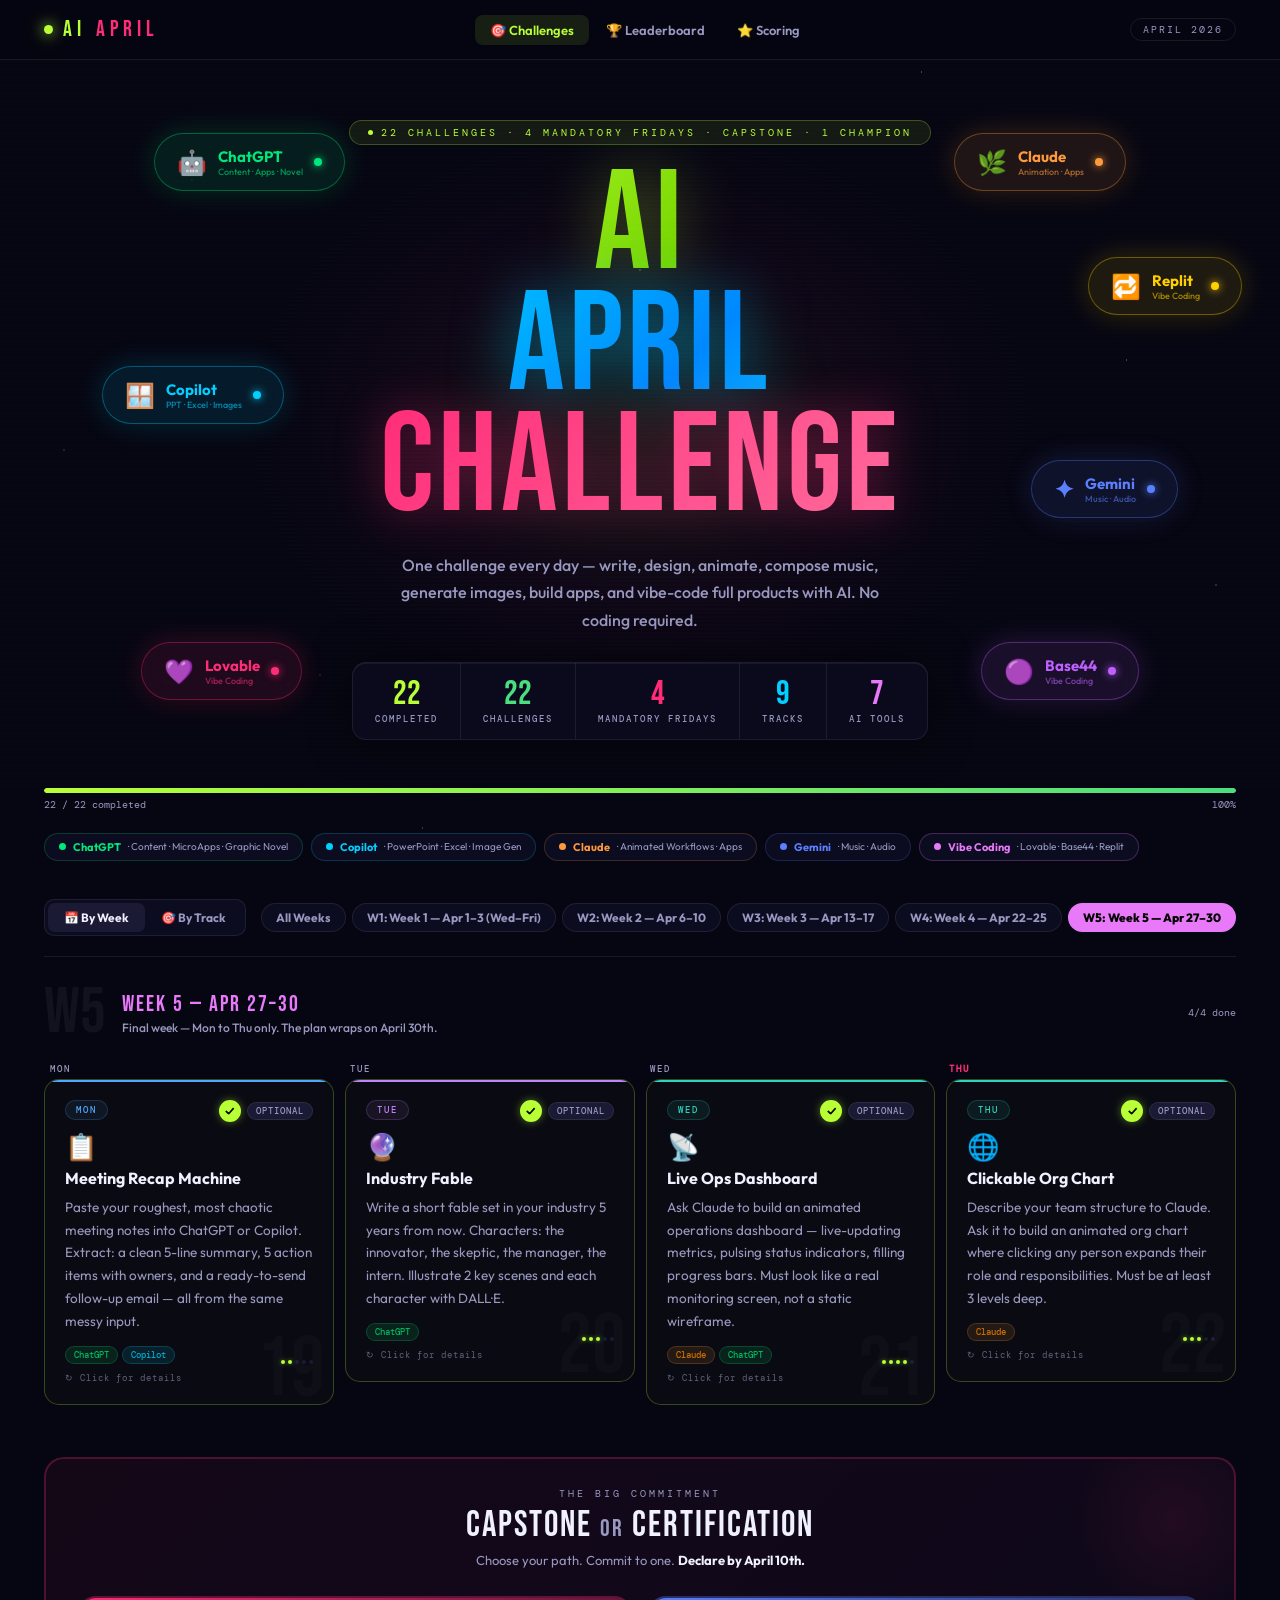
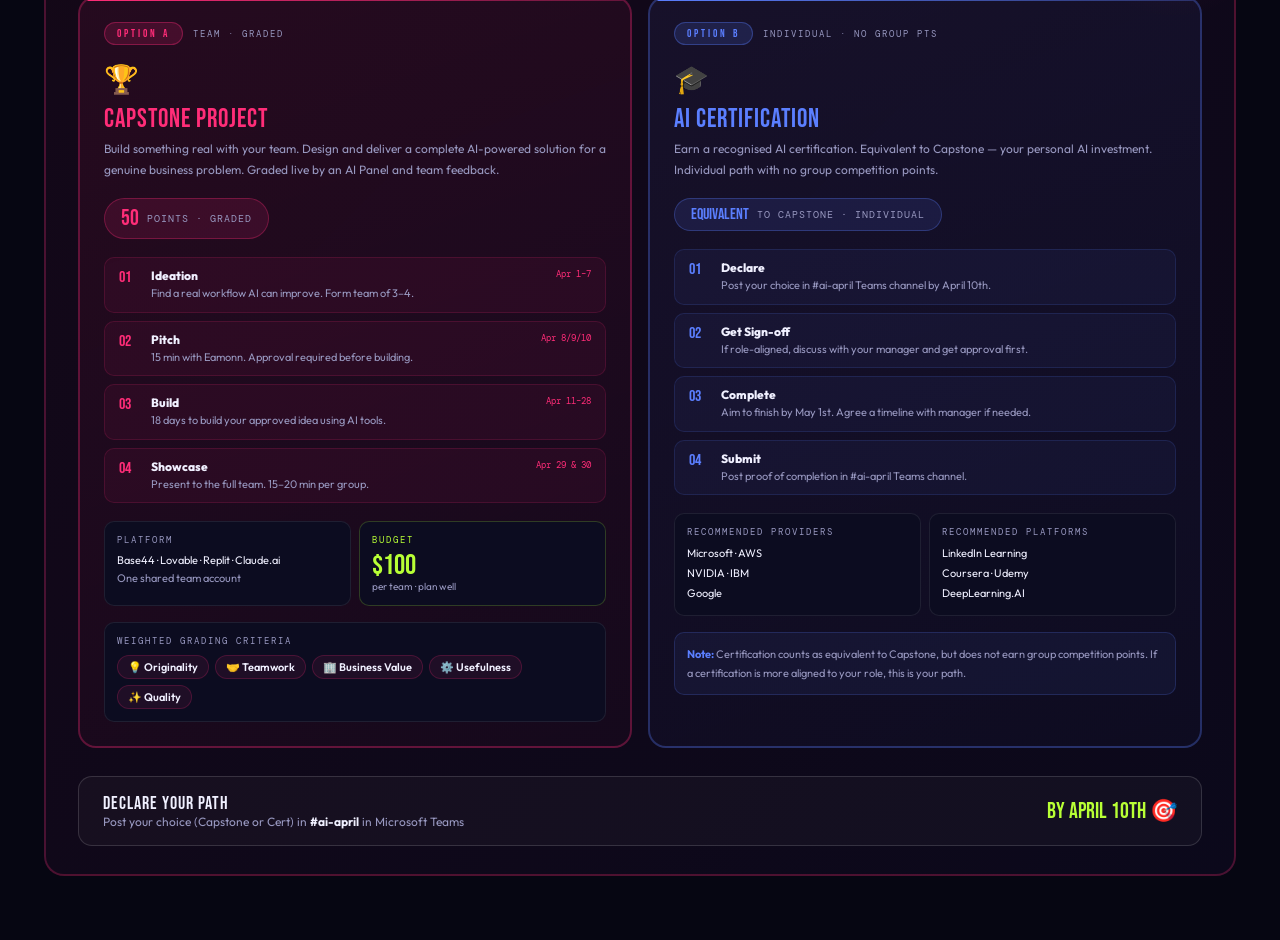
==== index.html @ d14c6e82 "Add FW_ENABLED toggle to easily enable/disable Friday Winner splash Set FW_ENABLED = true to show th" ====
<!DOCTYPE html>
<html lang="en">
<head>
<meta charset="UTF-8">
<meta name="viewport" content="width=device-width, initial-scale=1.0">
<title>AI April Challenge 2026</title>
<link href="https://fonts.googleapis.com/css2?family=Bebas+Neue&family=Outfit:wght@300;400;500;600;700;800;900&family=DM+Mono:wght@400;500&display=swap" rel="stylesheet">
<link rel="stylesheet" href="css/styles.css">
</head>
<body>

<!-- HEADER -->
<header>
  <div class="logo">
    <div class="logo-dot"></div>
    <span class="logo-ai">AI</span><span class="logo-april">APRIL</span>
  </div>
  <nav>
    <button class="active" onclick="showPage('challenges',this)">🎯 <span>Challenges</span></button>
    <button onclick="showPage('leaderboard',this)">🏆 <span>Leaderboard</span></button>
    <button onclick="showPage('scoring',this)">⭐ <span>Scoring</span></button>
  </nav>
  <div class="hbadge">April 2026</div>
</header>

<!-- ══ HERO ══ -->
<div class="hero">

  <!-- TOOL BADGES — fly in from all directions, click to visit -->
  <a href="https://chat.openai.com" target="_blank" class="tool-badge tb-chatgpt">
    <span class="tb-icon">🤖</span>
    <div>
      <div>ChatGPT</div>
      <div style="font-size:9px;opacity:.6;font-weight:500">Content · Apps · Novel</div>
    </div>
    <div class="tb-dot" style="background:var(--gpt);box-shadow:0 0 8px var(--gpt)"></div>
  </a>

  <a href="https://claude.ai" target="_blank" class="tool-badge tb-claude">
    <span class="tb-icon">🌿</span>
    <div>
      <div>Claude</div>
      <div style="font-size:9px;opacity:.6;font-weight:500">Animation · Apps</div>
    </div>
    <div class="tb-dot" style="background:var(--cla);box-shadow:0 0 8px var(--cla)"></div>
  </a>

  <a href="https://copilot.microsoft.com" target="_blank" class="tool-badge tb-copilot">
    <span class="tb-icon">🪟</span>
    <div>
      <div>Copilot</div>
      <div style="font-size:9px;opacity:.6;font-weight:500">PPT · Excel · Images</div>
    </div>
    <div class="tb-dot" style="background:var(--cop);box-shadow:0 0 8px var(--cop)"></div>
  </a>

  <a href="https://gemini.google.com" target="_blank" class="tool-badge tb-gemini">
    <span class="tb-icon">✦</span>
    <div>
      <div>Gemini</div>
      <div style="font-size:9px;opacity:.6;font-weight:500">Music · Audio</div>
    </div>
    <div class="tb-dot" style="background:var(--gem);box-shadow:0 0 8px var(--gem)"></div>
  </a>

  <a href="https://lovable.dev" target="_blank" class="tool-badge tb-lovable">
    <span class="tb-icon">💜</span>
    <div>
      <div>Lovable</div>
      <div style="font-size:9px;opacity:.6;font-weight:500">Vibe Coding</div>
    </div>
    <div class="tb-dot" style="background:var(--lov);box-shadow:0 0 8px var(--lov)"></div>
  </a>

  <a href="https://base44.com" target="_blank" class="tool-badge tb-base44">
    <span class="tb-icon">🟣</span>
    <div>
      <div>Base44</div>
      <div style="font-size:9px;opacity:.6;font-weight:500">Vibe Coding</div>
    </div>
    <div class="tb-dot" style="background:var(--b44);box-shadow:0 0 8px var(--b44)"></div>
  </a>

  <a href="https://replit.com" target="_blank" class="tool-badge tb-replit">
    <span class="tb-icon">🔁</span>
    <div>
      <div>Replit</div>
      <div style="font-size:9px;opacity:.6;font-weight:500">Vibe Coding</div>
    </div>
    <div class="tb-dot" style="background:var(--rep);box-shadow:0 0 8px var(--rep)"></div>
  </a>


  <!-- CENTER -->
  <div class="hero-center">
    <div class="hero-eyebrow">
      <span class="eyebrow-dot"></span>
      22 Challenges · 4 Mandatory Fridays · Capstone · 1 Champion
    </div>
    <div class="hero-main-title">
      <span class="hmt-ai">AI</span>
      <span class="hmt-april">APRIL</span>
      <span class="hmt-challenge">CHALLENGE</span>
    </div>
    <p class="hero-sub">One challenge every day — write, design, animate, compose music, generate images, build apps, and vibe-code full products with AI. No coding required.</p>
    <div class="kpi-row">
      <div class="kpi">
        <div class="kpi-n" style="color:var(--lime)" id="kpi-done">0</div>
        <div class="kpi-l">Completed</div>
      </div>
      <div class="kpi">
        <div class="kpi-n" style="color:var(--c4)">22</div>
        <div class="kpi-l">Challenges</div>
      </div>
      <div class="kpi">
        <div class="kpi-n" style="color:var(--pink)">4</div>
        <div class="kpi-l">Mandatory Fridays</div>
      </div>
      <div class="kpi">
        <div class="kpi-n" style="color:var(--cop)">9</div>
        <div class="kpi-l">Tracks</div>
      </div>
      <div class="kpi">
        <div class="kpi-n" style="color:var(--c8)">7</div>
        <div class="kpi-l">AI Tools</div>
      </div>

    </div>
  </div>
</div>

<!-- PROGRESS -->
<div class="prog-wrap">
  <div class="prog-outer"><div class="prog-inner" id="prog-fill" style="width:0%"></div></div>
  <div class="prog-meta">
    <span id="prog-label">0 / 35 completed</span>
    <span id="prog-pct">0%</span>
  </div>
</div>

<!-- TOOL LEGEND -->
<div class="legend-strip">
  <div class="tleg" style="border-color:rgba(0,232,124,.2)"><div class="tleg-dot" style="background:var(--gpt)"></div><span style="color:var(--gpt)">ChatGPT</span><span class="tleg-note">· Content · MicroApps · Graphic Novel</span></div>
  <div class="tleg" style="border-color:rgba(0,207,255,.2)"><div class="tleg-dot" style="background:var(--cop)"></div><span style="color:var(--cop)">Copilot</span><span class="tleg-note">· PowerPoint · Excel · Image Gen</span></div>
  <div class="tleg" style="border-color:rgba(255,154,60,.2)"><div class="tleg-dot" style="background:var(--cla)"></div><span style="color:var(--cla)">Claude</span><span class="tleg-note">· Animated Workflows · Apps</span></div>
  <div class="tleg" style="border-color:rgba(91,127,255,.2)"><div class="tleg-dot" style="background:var(--gem)"></div><span style="color:var(--gem)">Gemini</span><span class="tleg-note">· Music · Audio</span></div>
  <div class="tleg" style="border-color:rgba(232,121,249,.25)"><div class="tleg-dot" style="background:var(--c8)"></div><span style="color:var(--c8)">Vibe Coding</span><span class="tleg-note">· Lovable · Base44 · Replit</span></div>
</div>

<!-- PAGES -->
<div id="page-challenges" class="page active">
  <div class="wrap">
    <div class="view-controls">
      <div class="view-toggle">
        <button class="vtbtn on" id="vt-week"  onclick="setView('week')">📅 By Week</button>
        <button class="vtbtn"    id="vt-track" onclick="setView('track')">🎯 By Track</button>
      </div>
      <div class="week-tabs" id="week-tabs"></div>
    </div>
    <div id="challenges-root"></div>
  </div>
</div>

<div id="page-leaderboard" class="page">
  <div class="wrap">
    <div style="display:flex;align-items:center;justify-content:space-between;flex-wrap:wrap;gap:12px;margin-bottom:6px;">
      <div class="sec-h">🏁 RACE TO THE FINISH</div>
      <button class="admin-btn" id="admin-btn" onclick="toggleAdmin()">🔒 Admin Mode</button>
    </div>
    <p class="sec-sub" id="lb-sub">22 optional challenges (5 pts each) · 4 Mandatory Fridays (graded by Eamonn) · Capstone. <span id="admin-status" style="color:var(--muted)">Quality scores are admin-only.</span></p>

    <!-- ADD / EDIT FORM -->
    <div class="lb-form">
      <div class="lb-field"><label>Player Name</label><input type="text" id="inp-name" class="lbinp lbin-name" placeholder="Add new player..."/></div>
      <div class="lb-field"><label>Challenges Done</label><input type="number" id="inp-comp" class="lbinp lbin-num" min="0" max="22" value="0"/></div>
      <div class="lb-field admin-only" id="qual-field" style="display:none">
        <label>Quality Points 🔐</label>
        <input type="number" id="inp-qual" class="lbinp lbin-num" min="0" value="0"/>
      </div>
      <button class="btn-add" onclick="addPlayer()">+ Add Racer</button>
    </div>

    <!-- RACE TRACK -->
    <div class="race-wrap">
      <!-- HEADER ROW -->
      <div class="race-header">
        <div class="rh-rank">#</div>
        <div style="width:36px;flex-shrink:0"></div>
        <div class="rh-name">Racer</div>
        <div class="rh-track">
          <!-- milestone markers -->
          <div class="rt-milestones">
            <span style="left:0%">0</span>
            <span style="left:20%">7</span>
            <span style="left:40%">14</span>
            <span style="left:60%">21</span>
            <span style="left:80%">28</span>
            <span style="left:100%">🏁</span>
          </div>
        </div>
        <div class="rh-score">Score</div>
        <div class="rh-acts"></div>
      </div>
      <!-- LANES -->
      <div id="race-lanes"></div>
    </div>
  </div>
</div>

<div id="page-scoring" class="page">
  <div class="wrap">
    <div class="sec-h">HOW SCORING WORKS</div>
    <p class="sec-sub">Simple, fair, and transparent. Every challenge counts.</p>

    <!-- FORMULA -->
    <div class="sc-hero">
      <div>
        <div style="font-family:'DM Mono',monospace;font-size:9px;color:var(--muted);letter-spacing:2px;text-transform:uppercase;margin-bottom:12px">TOTAL SCORE FORMULA</div>
        <div class="sc-formula">
          <div class="sc-box"><div class="sc-lbl">Optional Challenge</div><div class="sc-val" style="color:var(--lime)">5 pts each</div></div>
          <div class="sc-op">+</div>
          <div class="sc-box"><div class="sc-lbl">Friday Quality Score</div><div class="sc-val" style="color:var(--pink)">by Eamonn</div></div>
          <div class="sc-op">+</div>
          <div class="sc-box"><div class="sc-lbl">Capstone Project</div><div class="sc-val" style="color:var(--c8)">50 pts</div></div>
        </div>
      </div>
      <div style="border-left:1px solid var(--border);padding-left:28px;font-size:13px;color:var(--muted);line-height:2.2">
        18 optional challenges<br>
        4 mandatory Fridays — graded by Eamonn<br>
        Capstone — 50 pts, presented live<br>
        <strong style="color:var(--lime)">Winner crowned May 1st 🏁</strong>
      </div>
    </div>

    <div class="sc-grid">

      <!-- OPTIONAL -->
      <div class="sc-card">
        <h3>📦 OPTIONAL CHALLENGES</h3>
        <div class="scrow"><span>Mon–Thu challenges (optional)</span><span class="scpts">5 pts</span></div>
        <div class="scrow"><span>18 optional challenges available</span><span class="scpts">90 pts max</span></div>
        <div class="scrow"><span>Complete any challenge to earn points</span><span class="scpts">your choice</span></div>
      </div>

      <!-- MANDATORY FRIDAYS -->
      <div class="sc-card">
        <h3>🔴 MANDATORY FRIDAY CHALLENGES</h3>
        <div class="scrow"><span>4 Friday challenges — mandatory for all</span><span class="scpts">graded</span></div>
        <div class="scrow"><span>Quality score awarded by Eamonn</span><span class="scpts">extra pts</span></div>
        <div class="scrow"><span>Based on effort, creativity & execution</span><span class="scpts">Eamonn only</span></div>
      </div>

      <!-- CAPSTONE OR CERT -->
      <div class="sc-card">
        <h3>🏆 CAPSTONE <span style="color:var(--muted);font-size:13px">OR</span> 🎓 CERT</h3>
        <div class="scrow"><span>Option A — Capstone: Team of 3–4</span><span class="scpts">50 pts</span></div>
        <div class="scrow"><span>Option B — AI Cert: Individual path</span><span class="scpts">equivalent</span></div>
        <div class="scrow"><span>Declare your path by April 10th</span><span class="scpts">required</span></div>
        <div class="scrow"><span>Cert = no group competition points</span><span class="scpts">note</span></div>
      </div>

      <!-- RULES -->
      <div class="sc-card">
        <h3>📋 SUBMISSION RULES</h3>
        <div class="scrow"><span>Post in the <strong style="color:var(--text)">#ai-april</strong> Teams channel</span><span class="scpts">required</span></div>
        <div class="scrow"><span>Mention which AI tool you used</span><span class="scpts">required</span></div>
        <div class="scrow"><span>Include the Challenge Name in your post</span><span class="scpts">required</span></div>
        <div class="scrow"><span>Use any AI tool of your choice</span><span class="scpts">no restrictions</span></div>
      </div>

    </div>
  </div>
</div>

<!-- FRIDAY WINNER OVERLAY -->
<div id="fw-overlay" style="display:none;position:fixed;inset:0;z-index:9999;">
  <div style="position:absolute;inset:0;background:rgba(0,0,0,.85);" onclick="closeFridayWinner()"></div>
  <iframe id="fw-iframe" src="" style="position:absolute;inset:0;width:100%;height:100%;border:none;pointer-events:auto;z-index:1;"></iframe>
  <button onclick="closeFridayWinner()" style="position:fixed;top:16px;right:20px;z-index:10002;background:rgba(6,6,18,.95);border:2px solid rgba(255,255,255,.3);color:#fff;font-family:'Outfit',sans-serif;font-size:14px;font-weight:700;padding:10px 22px;border-radius:100px;cursor:pointer;box-shadow:0 4px 20px rgba(0,0,0,.8);pointer-events:auto;">✕ Close</button>
</div>

<script src="js/data.js"></script>
<script src="js/challenges.js"></script>
<script src="js/photos.js"></script>
<script src="js/leaderboard.js"></script>
<script src="js/app.js"></script>
<script>
function showFridayWinner(){
  var overlay=document.getElementById('fw-overlay');
  var iframe=document.getElementById('fw-iframe');
  overlay.style.pointerEvents='auto';
  iframe.src='friday-winner.html';
  overlay.style.display='block';

  // Listen for the iframe's internal close (fwClose) to auto-dismiss overlay
  iframe.onload=function(){
    try {
      var iframeWin=iframe.contentWindow||iframe.contentDocument;
      // Inject winner's photo from PLAYER_PHOTOS into the iframe
      var winnerName=iframeWin.FW_CONFIG&&iframeWin.FW_CONFIG.WINNER;
      if(winnerName && typeof PLAYER_PHOTOS!=='undefined'){
        var photoKey=winnerName.toLowerCase().replace(/ /g,'_').replace(/'/g,'');
        var photoSrc=PLAYER_PHOTOS[photoKey];
        if(photoSrc){
          var heroImg=iframeWin.document.getElementById('fw-hero-img');
          if(heroImg) heroImg.src=photoSrc;
        }
      }
      // Override the iframe's fwClose to also close our overlay
      var origClose=iframeWin.fwClose;
      iframeWin.fwClose=function(){
        if(typeof origClose==='function') origClose();
        // Wait for the iframe's close animation to finish (~1.2s) before removing overlay
        setTimeout(closeFridayWinner, 1200);
      };
      // Also close overlay if user clicks the iframe background after splash ends
      iframeWin.document.addEventListener('click', function(e){
        var root=iframeWin.document.getElementById('fw-root');
        if(root && root.style.display==='none') closeFridayWinner();
      });
    } catch(e){}
  };
}
function closeFridayWinner(){
  var overlay=document.getElementById('fw-overlay');
  var iframe=document.getElementById('fw-iframe');
  iframe.src='about:blank';
  iframe.onload=null;
  overlay.style.display='none';
  overlay.style.pointerEvents='none';
}
// ★ FRIDAY WINNER SPLASH — set to true to enable, false to disable ★
var FW_ENABLED = false;

// Auto-splash Friday Winner on page load with 2 second delay
if(FW_ENABLED) setTimeout(showFridayWinner, 2000);
</script>
</body>
</html>
---- css/styles.css ----
/* ══════════════════════════════════════
   TOKENS
══════════════════════════════════════ */
:root {
  --bg:    #060612;
  --s1:    #0c0c20;
  --s2:    #121228;
  --s3:    #1a1a35;
  --border: rgba(255,255,255,0.08);
  --border2:rgba(255,255,255,0.14);
  --text:  #f0f0ff;
  --text2: #c8c8e8;
  --muted: #9898c0;

  /* NEON TOOL COLORS */
  --gpt:   #00e87c;
  --cop:   #00cfff;
  --cla:   #ff9a3c;
  --gem:   #5b7fff;
  --lov:   #ff2d78;
  --b44:   #bf5fff;
  --rep:   #ffd000;
  --vib:   #ff2d78;

  /* TRACK COLORS */
  --c0: #4fa8ff;
  --c1: #ff7a35;
  --c2: #a78bfa;
  --c3: #2dd4bf;
  --c4: #4ade80;
  --c5: #f472b6;
  --c6: #facc15;
  --c7: #c084fc;
  --c8: #e879f9;

  --lime: #b8ff35;
  --pink: #ff2d78;
}

*, *::before, *::after { margin:0; padding:0; box-sizing:border-box; }
html { scroll-behavior:smooth; }
body {
  font-family:'Outfit', sans-serif;
  background:var(--bg);
  color:var(--text);
  min-height:100vh;
  overflow-x:hidden;
}

/* ══════════════════════════════════════
   STAR FIELD BACKGROUND
══════════════════════════════════════ */
body::before {
  content:'';
  position:fixed; inset:0; z-index:0; pointer-events:none;
  background-image:
    radial-gradient(1px 1px at 15% 20%, rgba(255,255,255,0.6) 0%, transparent 100%),
    radial-gradient(1px 1px at 72% 8%,  rgba(255,255,255,0.5) 0%, transparent 100%),
    radial-gradient(1.5px 1.5px at 40% 55%, rgba(255,255,255,0.4) 0%, transparent 100%),
    radial-gradient(1px 1px at 88% 40%, rgba(255,255,255,0.5) 0%, transparent 100%),
    radial-gradient(1px 1px at 25% 75%, rgba(255,255,255,0.3) 0%, transparent 100%),
    radial-gradient(1.5px 1.5px at 60% 80%, rgba(255,255,255,0.4) 0%, transparent 100%),
    radial-gradient(1px 1px at 95% 65%, rgba(255,255,255,0.5) 0%, transparent 100%),
    radial-gradient(1px 1px at 5%  50%, rgba(255,255,255,0.4) 0%, transparent 100%),
    radial-gradient(1.5px 1.5px at 50% 30%, rgba(255,255,255,0.3) 0%, transparent 100%),
    radial-gradient(1px 1px at 33% 92%, rgba(255,255,255,0.4) 0%, transparent 100%);
}

/* ══════════════════════════════════════
   HEADER
══════════════════════════════════════ */
header {
  position:sticky; top:0; z-index:600;
  background:rgba(6,6,18,0.9);
  backdrop-filter:blur(24px);
  border-bottom:1px solid var(--border);
  height:60px;
  display:flex; align-items:center; justify-content:space-between;
  padding:0 44px;
}
.logo {
  font-family:'Bebas Neue', sans-serif;
  font-size:22px; letter-spacing:5px;
  display:flex; align-items:center; gap:10px;
}
.logo-dot {
  width:9px; height:9px; border-radius:50%;
  background:var(--lime);
  box-shadow:0 0 14px var(--lime), 0 0 28px rgba(184,255,53,0.4);
  animation:glow 2.5s ease-in-out infinite;
}
@keyframes glow {
  0%,100% { box-shadow:0 0 14px var(--lime), 0 0 28px rgba(184,255,53,0.4); }
  50%      { box-shadow:0 0 6px var(--lime),  0 0 14px rgba(184,255,53,0.2); }
}
.logo-ai    { color:var(--lime); }
.logo-april { color:var(--pink); }

nav { display:flex; gap:2px; }
nav button {
  background:none; border:none;
  font-family:'Outfit',sans-serif; font-size:13px; font-weight:600;
  color:var(--muted); padding:7px 15px; border-radius:8px;
  cursor:pointer; transition:all .18s;
}
nav button:hover  { color:var(--text); background:var(--s2); }
nav button.active { color:var(--lime); background:rgba(184,255,53,.1); }

.hbadge {
  font-family:'DM Mono',monospace; font-size:10px;
  letter-spacing:2px; text-transform:uppercase;
  color:var(--muted); border:1px solid var(--border);
  padding:4px 12px; border-radius:100px;
}

/* ══════════════════════════════════════
   HERO — CELEBRATION ZONE
══════════════════════════════════════ */
.hero {
  position:relative;
  min-height:580px;
  display:flex; align-items:center; justify-content:center;
  overflow:hidden;
  padding:60px 44px 48px;
}
/* radial spotlight */
.hero::before {
  content:'';
  position:absolute; top:50%; left:50%;
  transform:translate(-50%,-50%);
  width:800px; height:600px; border-radius:50%;
  background:radial-gradient(ellipse, rgba(184,255,53,.07) 0%, rgba(255,45,120,.04) 40%, transparent 70%);
  pointer-events:none;
}
/* Scan line effect */
.hero::after {
  content:'';
  position:absolute; inset:0; pointer-events:none;
  background:repeating-linear-gradient(
    0deg,
    transparent,
    transparent 2px,
    rgba(255,255,255,0.008) 2px,
    rgba(255,255,255,0.008) 4px
  );
}

/* ── HERO CENTER CONTENT ── */
.hero-center {
  position:relative; z-index:10;
  text-align:center;
  display:flex; flex-direction:column; align-items:center; gap:0;
}
.hero-eyebrow {
  display:inline-flex; align-items:center; gap:8px;
  background:rgba(184,255,53,.08); border:1px solid rgba(184,255,53,.25);
  color:var(--lime); font-family:'DM Mono',monospace;
  font-size:10px; letter-spacing:3px; text-transform:uppercase;
  padding:5px 18px; border-radius:100px; margin-bottom:20px;
}
.eyebrow-dot { width:5px; height:5px; border-radius:50%; background:var(--lime); animation:glow 2s infinite; }

.hero-main-title {
  font-family:'Bebas Neue', sans-serif;
  font-size:clamp(72px, 11vw, 148px);
  line-height:.86; letter-spacing:4px;
  margin-bottom:6px;
}
.hmt-ai {
  display:block;
  background:linear-gradient(135deg, var(--lime) 0%, #78d600 60%, #4ade80 100%);
  -webkit-background-clip:text; -webkit-text-fill-color:transparent;
  filter:drop-shadow(0 0 30px rgba(184,255,53,.35));
  animation:titleshine 3s ease-in-out infinite;
}
@keyframes titleshine {
  0%,100% { filter:drop-shadow(0 0 30px rgba(184,255,53,.35)); }
  50%      { filter:drop-shadow(0 0 50px rgba(184,255,53,.6)); }
}
.hmt-april {
  display:block;
  background:linear-gradient(135deg, #00cfff 0%, #0088ff 60%, #00cfff 100%);
  -webkit-background-clip:text; -webkit-text-fill-color:transparent;
  filter:drop-shadow(0 0 30px rgba(0,207,255,.5));
}
.hmt-challenge {
  display:block;
  background:linear-gradient(135deg, var(--pink) 0%, #ff6b9d 100%);
  -webkit-background-clip:text; -webkit-text-fill-color:transparent;
  filter:drop-shadow(0 0 24px rgba(255,45,120,.4));
}

.hero-sub {
  color:var(--muted); font-size:16px; font-weight:500;
  line-height:1.7; max-width:480px; margin:18px auto 28px;
}

/* KPI ROW */
.kpi-row {
  display:flex; gap:0;
  background:rgba(12,12,32,.8); border:1px solid var(--border);
  border-radius:14px; overflow:hidden;
  backdrop-filter:blur(12px);
  box-shadow:0 0 40px rgba(0,0,0,.5), inset 0 1px 0 rgba(255,255,255,.06);
}
.kpi {
  padding:14px 22px; border-right:1px solid var(--border);
  display:flex; flex-direction:column; gap:2px; text-align:center;
}
.kpi:last-child { border-right:none; }
.kpi-n {
  font-family:'Bebas Neue',sans-serif; font-size:34px; line-height:1;
}
.kpi-l {
  font-family:'DM Mono',monospace; font-size:9px; font-weight:500;
  letter-spacing:2px; text-transform:uppercase; color:var(--muted);
}

/* ══════════════════════════════════════
   FLYING TOOL BADGES
══════════════════════════════════════ */
.tool-badge {
  position:absolute; z-index:20;
  display:flex; align-items:center; gap:11px;
  padding:13px 22px; border-radius:100px;
  font-family:'Outfit',sans-serif; font-size:15px; font-weight:700;
  border:1.5px solid;
  backdrop-filter:blur(16px);
  cursor:pointer;
  white-space:nowrap;
  animation-fill-mode:both;
  text-decoration:none;
}
.tool-badge:hover {
  transform:scale(1.1) !important;
  text-decoration:none;
}

.tb-icon { font-size:24px; }
.tb-dot  { width:8px; height:8px; border-radius:50%; }

/* Positions & fly-in directions */
/* ChatGPT — top left */
.tb-chatgpt {
  top:10%; left:12%;
  background:rgba(0,232,124,.1); border-color:rgba(0,232,124,.35); color:var(--gpt);
  animation:flyFromTopLeft 1s cubic-bezier(.34,1.56,.64,1) .1s both, floatA 4s ease-in-out 1.2s infinite;
  box-shadow:0 0 28px rgba(0,232,124,.2), 0 4px 20px rgba(0,0,0,.4);
}
/* Claude — top right */
.tb-claude {
  top:10%; right:12%;
  background:rgba(255,154,60,.1); border-color:rgba(255,154,60,.35); color:var(--cla);
  animation:flyFromTopRight 1s cubic-bezier(.34,1.56,.64,1) .25s both, floatB 4.5s ease-in-out 1.35s infinite;
  box-shadow:0 0 28px rgba(255,154,60,.2), 0 4px 20px rgba(0,0,0,.4);
}
/* Copilot — mid left */
.tb-copilot {
  top:42%; left:8%;
  background:rgba(0,207,255,.1); border-color:rgba(0,207,255,.35); color:var(--cop);
  animation:flyFromLeft 1s cubic-bezier(.34,1.56,.64,1) .4s both, floatC 3.8s ease-in-out 1.5s infinite;
  box-shadow:0 0 28px rgba(0,207,255,.2), 0 4px 20px rgba(0,0,0,.4);
}
/* Gemini — mid right */
.tb-gemini {
  top:55%; right:8%;
  background:rgba(91,127,255,.1); border-color:rgba(91,127,255,.35); color:var(--gem);
  animation:flyFromRight 1s cubic-bezier(.34,1.56,.64,1) .3s both, floatA 5s ease-in-out 1.4s infinite;
  box-shadow:0 0 28px rgba(91,127,255,.2), 0 4px 20px rgba(0,0,0,.4);
}
/* Lovable — bottom left */
.tb-lovable {
  bottom:12%; left:11%;
  background:rgba(255,45,120,.1); border-color:rgba(255,45,120,.35); color:var(--lov);
  animation:flyFromBottomLeft 1s cubic-bezier(.34,1.56,.64,1) .5s both, floatB 4.2s ease-in-out 1.6s infinite;
  box-shadow:0 0 28px rgba(255,45,120,.2), 0 4px 20px rgba(0,0,0,.4);
}
/* Base44 — bottom right */
.tb-base44 {
  bottom:12%; right:11%;
  background:rgba(191,95,255,.1); border-color:rgba(191,95,255,.35); color:var(--b44);
  animation:flyFromBottomRight 1s cubic-bezier(.34,1.56,.64,1) .45s both, floatC 3.6s ease-in-out 1.55s infinite;
  box-shadow:0 0 28px rgba(191,95,255,.2), 0 4px 20px rgba(0,0,0,.4);
}
/* Replit — upper right gap, between Claude and Gemini */
.tb-replit {
  top:27%; right:3%;
  background:rgba(255,208,0,.1); border-color:rgba(255,208,0,.35); color:var(--rep);
  animation:flyFromRight 1s cubic-bezier(.34,1.56,.64,1) .35s both, floatB 4.8s ease-in-out 1.25s infinite;
  box-shadow:0 0 28px rgba(255,208,0,.2), 0 4px 20px rgba(0,0,0,.4);
}

/* FLY-IN KEYFRAMES */
@keyframes flyFromTopLeft   { from { opacity:0; transform:translate(-200px,-200px) rotate(-20deg) scale(.5); } to { opacity:1; transform:translate(0,0) rotate(0deg) scale(1); } }
@keyframes flyFromTopRight  { from { opacity:0; transform:translate(200px,-200px) rotate(20deg) scale(.5); }  to { opacity:1; transform:translate(0,0) rotate(0deg) scale(1); } }
@keyframes flyFromLeft      { from { opacity:0; transform:translate(-280px,0) scale(.5); }                    to { opacity:1; transform:translate(0,0) scale(1); } }
@keyframes flyFromRight     { from { opacity:0; transform:translate(280px,0) scale(.5); }                     to { opacity:1; transform:translate(0,0) scale(1); } }
@keyframes flyFromBottomLeft  { from { opacity:0; transform:translate(-200px,200px) rotate(15deg) scale(.5); }  to { opacity:1; transform:translate(0,0) rotate(0deg) scale(1); } }
@keyframes flyFromBottomRight { from { opacity:0; transform:translate(200px,200px) rotate(-15deg) scale(.5); }  to { opacity:1; transform:translate(0,0) rotate(0deg) scale(1); } }
@keyframes flyFromTop         { from { opacity:0; transform:translateX(-50%) translateY(-180px) scale(.5); }   to { opacity:1; transform:translateX(-50%) translateY(0) scale(1); } }
@keyframes flyFromBottom      { from { opacity:0; transform:translateX(-50%) translateY(180px) scale(.5); }    to { opacity:1; transform:translateX(-50%) translateY(0) scale(1); } }

/* FLOAT IDLE ANIMATIONS */
@keyframes floatA { 0%,100%{transform:translateY(0px)}    50%{transform:translateY(-8px)} }
@keyframes floatB { 0%,100%{transform:translateY(0px)}    50%{transform:translateY(-6px)} }
@keyframes floatC { 0%,100%{transform:translateY(-3px)}   50%{transform:translateY(5px)}  }
@keyframes floatD { 0%,100%{transform:translateX(-50%) translateY(0px)} 50%{transform:translateX(-50%) translateY(-7px)} }

/* ══════════════════════════════════════
   PROGRESS BAR
══════════════════════════════════════ */
.prog-wrap {
  max-width:1300px; margin:0 auto; padding:0 44px 22px;
}
.prog-outer { height:5px; background:var(--s2); border-radius:100px; overflow:hidden; }
.prog-inner {
  height:100%; border-radius:100px;
  background:linear-gradient(90deg, var(--lime), #4ade80);
  box-shadow:0 0 10px rgba(184,255,53,.4);
  transition:width .5s cubic-bezier(.4,0,.2,1);
}
.prog-meta {
  display:flex; justify-content:space-between;
  font-family:'DM Mono',monospace; font-size:10px; color:var(--muted);
  margin-top:5px;
}

/* ══════════════════════════════════════
   TOOL LEGEND STRIP
══════════════════════════════════════ */
.legend-strip {
  max-width:1300px; margin:0 auto; padding:0 44px 26px;
  display:flex; gap:8px; flex-wrap:wrap;
}
.tleg {
  display:flex; align-items:center; gap:7px;
  padding:6px 14px; border-radius:100px; border:1px solid;
  font-size:11px; font-weight:700;
  background:var(--s1);
}
.tleg-dot  { width:7px; height:7px; border-radius:50%; }
.tleg-note { font-size:10px; font-weight:400; color:var(--muted); }

/* ══════════════════════════════════════
   PAGES
══════════════════════════════════════ */
.page    { display:none; }
.page.active { display:block; }
.wrap    { max-width:1300px; margin:0 auto; padding:12px 44px 64px; }
.sec-h   { font-family:'Bebas Neue',sans-serif; font-size:28px; letter-spacing:2px; color:var(--text); }
.sec-sub { font-size:13px; color:var(--muted); margin:4px 0 22px; font-weight:500; }

/* ══════════════════════════════════════
   VIEW CONTROLS
══════════════════════════════════════ */
.view-controls {
  display:flex; align-items:center; justify-content:space-between;
  flex-wrap:wrap; gap:12px;
  margin-bottom:24px; padding-bottom:20px;
  border-bottom:1px solid var(--border);
}
.view-toggle {
  display:flex; gap:0;
  background:var(--s1); border:1px solid var(--border);
  border-radius:10px; overflow:hidden; padding:3px;
}
.vtbtn {
  background:none; border:none;
  font-family:'Outfit',sans-serif; font-size:12px; font-weight:700;
  color:var(--muted); padding:7px 16px; border-radius:7px; cursor:pointer;
  transition:all .16s;
}
.vtbtn.on { background:var(--s3); color:var(--text); }

.week-tabs { display:flex; gap:6px; flex-wrap:wrap; }
.wtab {
  background:var(--s1); border:1px solid var(--border);
  font-family:'Outfit',sans-serif; font-size:12px; font-weight:700;
  color:var(--muted); padding:6px 14px; border-radius:100px;
  cursor:pointer; transition:all .16s;
}
.wtab:hover { color:var(--text); border-color:var(--border2); }
.wtab.on { color:#000; font-weight:800; border-color:transparent; }

/* ══════════════════════════════════════
   WEEK SECTION
══════════════════════════════════════ */
.week-section { margin-bottom:52px; }
.week-head {
  display:flex; align-items:center; gap:16px;
  margin-bottom:18px;
}
.week-num {
  font-family:'Bebas Neue',sans-serif; font-size:64px; line-height:1;
  color:rgba(255,255,255,.05);
}
.week-meta { flex:1; }
.week-title {
  font-family:'Bebas Neue',sans-serif; font-size:22px; letter-spacing:2px;
}
.week-sub { font-size:12px; color:var(--muted); margin-top:2px; font-weight:500; }
.week-pills { display:flex; gap:5px; flex-wrap:wrap; }
.wpill {
  font-size:9px; font-weight:700; padding:2px 8px;
  border-radius:100px; letter-spacing:.5px; border:1px solid;
}
.week-done-ct {
  font-family:'DM Mono',monospace; font-size:10px; color:var(--muted);
  white-space:nowrap;
}

/* ══════════════════════════════════════
   CHALLENGE CARDS
══════════════════════════════════════ */
.cgrid {
  display:grid;
  grid-template-columns:repeat(auto-fill, minmax(288px,1fr));
  gap:12px;
}

/* FLIP CARD WRAPPER */
.card-flip {
  perspective:900px;
  cursor:pointer;
}
.card-flip-inner {
  position:relative;
  transition:transform .5s cubic-bezier(.4,0,.2,1);
  transform-style:preserve-3d;
}
.card-flip.flipped .card-flip-inner {
  transform:rotateY(180deg);
}
.card-front, .card-back {
  backface-visibility:hidden;
  -webkit-backface-visibility:hidden;
  border-radius:15px;
}
.card-front {
  position:relative;
}
.card-back {
  position:absolute; top:0; left:0; right:0; bottom:0;
  transform:rotateY(180deg);
  overflow-y:auto;
}

.card {
  background:var(--s1); border:1px solid var(--border);
  border-radius:15px; padding:20px;
  position:relative; overflow:hidden;
  cursor:pointer;
  transition:box-shadow .18s, border-color .18s;
}
.card-flip:hover .card {
  box-shadow:0 12px 36px rgba(0,0,0,.6);
  border-color:var(--border2);
}
.card.done {
  border-color:rgba(184,255,53,.25);
  background:rgba(184,255,53,.025);
}
.card.done .ck { background:var(--lime); border-color:var(--lime); color:#000; }
.card.capstone {
  border:2px solid rgba(255,45,120,.3);
  background:linear-gradient(135deg, rgba(255,45,120,.04), var(--s1));
}
.card.vibe { border-color:rgba(232,121,249,.18); }
.card.vibe:hover { box-shadow:0 12px 36px rgba(232,121,249,.15); }

/* TODAY highlight */
.card.today {
  border:2px solid var(--lime) !important;
  background:rgba(184,255,53,.04) !important;
  box-shadow:0 0 0 1px rgba(184,255,53,.15), 0 0 32px rgba(184,255,53,.1);
}
.card.today .cbar { height:3px; }
.today-badge {
  display:inline-flex; align-items:center; gap:5px;
  background:var(--lime); color:#000;
  font-family:'DM Mono',monospace; font-size:9px; font-weight:700;
  letter-spacing:1.5px; text-transform:uppercase;
  padding:3px 9px; border-radius:100px;
  animation:todaypulse 2s ease-in-out infinite;
}
@keyframes todaypulse {
  0%,100% { box-shadow:0 0 0 0 rgba(184,255,53,.5); }
  50%      { box-shadow:0 0 0 6px rgba(184,255,53,0); }
}

/* MANDATORY FRIDAY card */
.card.mandatory {
  border-color:rgba(255,45,120,.3) !important;
  background:rgba(255,45,120,.03) !important;
}
.mandatory-badge {
  display:inline-flex; align-items:center; gap:4px;
  background:var(--pink); color:#fff;
  font-family:'DM Mono',monospace; font-size:9px; font-weight:700;
  letter-spacing:1.5px; text-transform:uppercase;
  padding:2px 8px; border-radius:100px;
}
.optional-badge {
  display:inline-flex; align-items:center; gap:4px;
  background:var(--s3); color:var(--muted);
  font-family:'DM Mono',monospace; font-size:9px; font-weight:500;
  letter-spacing:1px; text-transform:uppercase;
  padding:2px 8px; border-radius:100px;
  border:1px solid var(--border);
}
/* DOW label strip across top of each week */
.dow-row {
  display:grid; grid-template-columns:repeat(5,1fr); gap:11px;
  margin-bottom:4px; padding:0 2px;
}
.dow-label {
  font-family:'DM Mono',monospace; font-size:9px; font-weight:500;
  letter-spacing:2px; text-transform:uppercase; color:var(--muted);
  padding-left:4px;
}
.dow-label.fri { color:var(--pink); font-weight:700; }

/* capstone section */
.capstone-section {
  margin-top:52px; padding:28px 32px;
  background:linear-gradient(135deg,rgba(255,45,120,.06),rgba(155,92,255,.04));
  border:2px solid rgba(255,45,120,.25); border-radius:20px;
  position:relative; overflow:hidden;
}
.capstone-section::before {
  content:''; position:absolute; top:-40px; right:-40px;
  width:200px; height:200px; border-radius:50%;
  background:radial-gradient(circle,rgba(255,45,120,.08) 0%,transparent 70%);
  pointer-events:none;
}
@media (max-width:720px) {
  .capstone-section { padding:20px 16px; }
  .capstone-section [style*="grid-template-columns:1fr 1fr"] { grid-template-columns:1fr !important; }
}
.capstone-head {
  display:flex; align-items:flex-start; gap:20px; margin-bottom:24px;
}
.capstone-icon { font-size:48px; flex-shrink:0; line-height:1; }
.capstone-title {
  font-family:'Bebas Neue',sans-serif; font-size:32px; letter-spacing:2px;
  color:var(--pink); line-height:1; margin-bottom:6px;
}
.capstone-sub { font-size:13px; color:var(--muted); line-height:1.7; max-width:620px; }
.capstone-meta {
  display:flex; gap:16px; flex-wrap:wrap; margin-top:16px;
}
.capstone-pill {
  display:flex; align-items:center; gap:7px;
  background:rgba(255,45,120,.1); border:1px solid rgba(255,45,120,.2);
  color:var(--pink); font-size:12px; font-weight:700;
  padding:6px 14px; border-radius:100px;
}
.capstone-options {
  display:grid; grid-template-columns:repeat(auto-fill,minmax(280px,1fr)); gap:14px;
}
.capstone-option {
  background:var(--s1); border:1px solid var(--border);
  border-radius:14px; padding:20px;
}
.capstone-option-num {
  font-family:'Bebas Neue',sans-serif; font-size:13px; letter-spacing:2px;
  color:var(--pink); margin-bottom:6px;
}
.capstone-option-title { font-size:14px; font-weight:800; margin-bottom:6px; color:var(--text); }
.capstone-option-desc  { font-size:12px; color:var(--muted); line-height:1.65; }

/* CARD BACK FACE */
.card-back .card {
  height:100%;
  display:flex; flex-direction:column;
}
.card-back-header {
  display:flex; align-items:center; justify-content:space-between;
  margin-bottom:14px;
}
.card-back-title {
  font-family:'Bebas Neue',sans-serif; font-size:18px;
  letter-spacing:1px; color:var(--text);
}
.card-back-close {
  font-size:10px; color:var(--muted);
  font-family:'DM Mono',monospace; letter-spacing:1px;
  background:var(--s2); border:1px solid var(--border);
  padding:3px 10px; border-radius:100px;
}
.card-back-body {
  font-size:13px; color:var(--text2); line-height:1.8; flex:1;
}
.card-back-body strong { color:var(--text); }
.card-back-body .cb-label {
  font-family:'DM Mono',monospace; font-size:9px; font-weight:500;
  letter-spacing:2px; text-transform:uppercase; color:var(--muted);
  margin-top:14px; margin-bottom:4px; display:block;
}
.card-back-body .cb-highlight {
  display:inline-flex; align-items:center; gap:6px;
  background:rgba(184,255,53,.08); border:1px solid rgba(184,255,53,.2);
  color:var(--lime); font-size:12px; font-weight:700;
  padding:4px 12px; border-radius:100px; margin-top:6px;
}
.card-back-body .cb-highlight.pink {
  background:rgba(255,45,120,.08); border-color:rgba(255,45,120,.2);
  color:var(--pink);
}

/* flip hint */
.flip-hint {
  font-family:'DM Mono',monospace; font-size:9px;
  color:var(--muted); letter-spacing:1px;
  opacity:.6; margin-top:8px;
}

.cbar { position:absolute; top:0; left:0; right:0; height:2px; border-radius:15px 15px 0 0; }
.cghost {
  position:absolute; bottom:-8px; right:8px;
  font-family:'Bebas Neue',sans-serif; font-size:84px; line-height:1;
  color:rgba(255,255,255,.025); pointer-events:none; user-select:none;
}
.c-top { display:flex; justify-content:space-between; align-items:flex-start; margin-bottom:12px; }
.c-chip {
  font-family:'DM Mono',monospace; font-size:9px; font-weight:500;
  letter-spacing:2px; text-transform:uppercase;
  padding:3px 10px; border-radius:100px; border:1px solid;
}
.c-right { display:flex; align-items:center; gap:6px; }
.ck-done {
  width:22px; height:22px; border-radius:50%;
  background:var(--lime); border:2px solid var(--lime);
  display:flex; align-items:center; justify-content:center;
  font-size:11px; font-weight:800; color:#000;
  flex-shrink:0;
  box-shadow:0 0 8px rgba(184,255,53,.4);
}
.c-emoji { font-size:26px; line-height:1; display:block; margin-bottom:8px; }
.c-title { font-size:16px; font-weight:700; margin-bottom:7px; line-height:1.3; color:var(--text); }
.c-desc  { font-size:13.5px; color:var(--muted); line-height:1.7; font-weight:400; }
.c-foot { display:flex; justify-content:space-between; align-items:flex-end; margin-top:13px; }
.ttags { display:flex; gap:4px; flex-wrap:wrap; }
.tt {
  font-family:'DM Mono',monospace; font-size:9px; font-weight:500;
  padding:2px 8px; border-radius:100px; border:1px solid;
}
.tt.gpt { background:rgba(0,232,124,.1);  color:#00b860; border-color:rgba(0,232,124,.2); }
.tt.cop { background:rgba(0,207,255,.1);  color:#00a8cc; border-color:rgba(0,207,255,.2); }
.tt.cla { background:rgba(255,154,60,.1); color:#cc6e00; border-color:rgba(255,154,60,.2); }
.tt.gem { background:rgba(91,127,255,.1); color:#4a64cc; border-color:rgba(91,127,255,.2); }
.tt.vib { background:rgba(232,121,249,.1);color:#b040cc; border-color:rgba(232,121,249,.2); }
.diff { display:flex; gap:3px; align-items:center; }
.dd   { width:4px; height:4px; border-radius:50%; background:var(--s3); }
.dd.on{ background:var(--lime); box-shadow:0 0 4px rgba(184,255,53,.5); }

/* TRACK HEADING (track view) */
.track-head {
  display:flex; align-items:center; gap:14px;
  padding:16px 20px; border-radius:14px; border:1px solid;
  margin-bottom:14px; background:var(--s1);
}
.th-icon { font-size:26px; }
.th-info { flex:1; }
.th-name { font-family:'Bebas Neue',sans-serif; font-size:20px; letter-spacing:2px; line-height:1.1; }
.th-desc { font-size:11px; color:var(--muted); margin-top:2px; }
.th-tags { display:flex; gap:4px; }
.th-count { font-family:'Bebas Neue',sans-serif; font-size:38px; opacity:.12; }

/* VIBE CALLOUT */
.vibe-callout {
  background:rgba(232,121,249,.06); border:1px solid rgba(232,121,249,.18);
  border-radius:12px; padding:14px 18px; margin-bottom:14px;
  display:flex; gap:12px;
}
.vibe-callout-icon { font-size:22px; flex-shrink:0; }
.vibe-callout-body { font-size:12px; color:var(--muted); line-height:1.75; }
.vibe-callout-body strong { color:var(--text); }
.vibe-callout-body a { color:var(--c8); text-decoration:none; font-weight:600; }
.vibe-callout-body a:hover { text-decoration:underline; }

/* ══════════════════════════════════════
   LEADERBOARD
══════════════════════════════════════ */
.lb-form {
  background:var(--s1); border:1px solid var(--border);
  border-radius:14px; padding:20px; margin-bottom:16px;
  display:flex; gap:12px; flex-wrap:wrap; align-items:flex-end;
}
.lb-field { display:flex; flex-direction:column; gap:4px; }
.lb-field label {
  font-family:'DM Mono',monospace; font-size:9px; font-weight:500;
  letter-spacing:2px; text-transform:uppercase; color:var(--muted);
}
.lbinp {
  background:var(--s2); border:1px solid var(--border); color:var(--text);
  font-family:'Outfit',sans-serif; font-size:13px; font-weight:500;
  padding:8px 12px; border-radius:9px; outline:none; transition:border-color .16s;
}
.lbinp:focus { border-color:rgba(184,255,53,.4); }
.lbin-name { width:180px; }
.lbin-num  { width:96px; }
.btn-add {
  background:var(--lime); color:#000; border:none;
  font-family:'Outfit',sans-serif; font-size:12px; font-weight:800;
  padding:9px 20px; border-radius:9px; cursor:pointer;
  transition:all .16s; align-self:flex-end;
}
.btn-add:hover { background:#ccff50; transform:translateY(-1px); }

.lb-wrap { background:var(--s1); border:1px solid var(--border); border-radius:14px; overflow:hidden; }
.lb-hdr  {
  padding:16px 24px; border-bottom:1px solid var(--border);
  display:flex; align-items:center; justify-content:space-between;
  background:var(--s2);
}
.lb-hdr h3 { font-family:'Bebas Neue',sans-serif; font-size:20px; letter-spacing:1px; }
.livedot {
  display:flex; align-items:center; gap:6px;
  font-family:'DM Mono',monospace; font-size:10px; color:var(--muted);
}
.livedot::before {
  content:''; width:6px; height:6px; border-radius:50%;
  background:var(--gpt); box-shadow:0 0 7px var(--gpt);
  animation:glow 1.5s infinite;
}
.lb-cols {
  display:grid;
  grid-template-columns:44px 1fr 88px 84px 100px 112px 70px;
  gap:8px; padding:9px 24px;
  border-bottom:1px solid var(--border);
  font-family:'DM Mono',monospace; font-size:9px; font-weight:500;
  letter-spacing:2px; text-transform:uppercase; color:var(--muted);
  background:var(--s2);
}
.lb-row {
  display:grid;
  grid-template-columns:44px 1fr 88px 84px 100px 112px 70px;
  gap:8px; padding:12px 24px;
  border-bottom:1px solid var(--border);
  align-items:center; transition:background .14s;
}
.lb-row:last-child { border-bottom:none; }
.lb-row:hover { background:var(--s2); }
.lb-row.editing { background:rgba(184,255,53,.025); border-left:2px solid var(--lime); }

.rn { font-family:'Bebas Neue',sans-serif; font-size:26px; line-height:1; }
.r1 { color:#fbbf24; text-shadow:0 0 12px rgba(251,191,36,.4); }
.r2 { color:#9ca3af; }
.r3 { color:#d97706; }
.rx { color:var(--muted); }

.pn  { font-size:14px; font-weight:700; color:var(--text); }
.pbg { height:3px; background:var(--s3); border-radius:100px; margin:4px 0 3px; overflow:hidden; max-width:140px; }
.pb  { height:100%; background:linear-gradient(90deg,var(--lime),#4ade80); border-radius:100px; transition:width .4s; box-shadow:0 0 6px rgba(184,255,53,.3); }
.psb { font-family:'DM Mono',monospace; font-size:9px; color:var(--muted); }
.lbsc { font-family:'Bebas Neue',sans-serif; font-size:22px; color:var(--lime); }
.lbtot{ font-family:'Bebas Neue',sans-serif; font-size:22px; color:var(--text); }
.stars{ font-size:11px; }
.sbadge { font-size:9px; font-weight:700; padding:3px 9px; border-radius:100px; white-space:nowrap; }
.lb-inp-edit {
  background:var(--s2); border:1px solid rgba(184,255,53,.3); color:var(--text);
  font-family:'Outfit',sans-serif; font-size:13px; font-weight:700;
  padding:4px 8px; border-radius:7px; outline:none; width:68px;
}
.lb-inp-edit:focus { border-color:var(--lime); }
.row-actions { display:flex; gap:5px; align-items:center; }
.btn-edit-row {
  background:none; border:1px solid var(--border); color:var(--muted);
  width:26px; height:26px; border-radius:7px; cursor:pointer;
  font-size:11px; transition:all .14s; display:flex; align-items:center; justify-content:center;
}
.btn-edit-row:hover { background:rgba(184,255,53,.08); border-color:var(--lime); color:var(--lime); }
.btn-edit-row.save  { background:var(--lime); border-color:var(--lime); color:#000; font-weight:800; }
.btn-del-row {
  background:none; border:1px solid var(--border); color:var(--muted);
  width:26px; height:26px; border-radius:7px; cursor:pointer;
  font-size:11px; transition:all .14s; display:flex; align-items:center; justify-content:center;
}
.btn-del-row:hover { background:rgba(255,45,120,.1); border-color:var(--pink); color:var(--pink); }
.lb-empty { padding:48px; text-align:center; color:var(--muted); font-size:14px; }

/* ══════════════════════════════════════
   SCORING PAGE
══════════════════════════════════════ */
.sc-hero {
  background:var(--s1); border:1px solid var(--border);
  border-radius:14px; padding:28px; margin-bottom:20px;
  display:flex; gap:32px; flex-wrap:wrap; align-items:center;
}
.sc-formula { display:flex; align-items:center; gap:10px; flex-wrap:wrap; }
.sc-box {
  background:var(--s2); border:1px solid var(--border);
  border-radius:10px; padding:12px 18px; text-align:center;
}
.sc-lbl {
  font-family:'DM Mono',monospace; font-size:9px; font-weight:500;
  letter-spacing:1.5px; text-transform:uppercase; color:var(--muted); margin-bottom:3px;
}
.sc-val { font-family:'Bebas Neue',sans-serif; font-size:20px; }
.sc-op  { font-family:'Bebas Neue',sans-serif; font-size:22px; color:var(--muted); }
.sc-grid { display:grid; grid-template-columns:repeat(auto-fill,minmax(260px,1fr)); gap:12px; }
.sc-card { background:var(--s1); border:1px solid var(--border); border-radius:12px; padding:20px; }
.sc-card h3 { font-family:'Bebas Neue',sans-serif; font-size:16px; letter-spacing:1px; margin-bottom:12px; }
.scrow { display:flex; justify-content:space-between; align-items:center; padding:7px 0; border-bottom:1px solid var(--border); font-size:12px; }
.scrow:last-child { border-bottom:none; }
.scpts { font-family:'Bebas Neue',sans-serif; font-size:18px; color:var(--lime); }
.rules-list { font-size:12px; color:var(--muted); line-height:2.1; }
.rules-list span { display:block; }


 50%{height:13px} }

/* ── ADMIN MODE ── */
.admin-btn {
  display:flex; align-items:center; gap:7px;
  background:var(--s1); border:1px solid var(--border);
  color:var(--muted); font-family:'Outfit',sans-serif;
  font-size:12px; font-weight:700; letter-spacing:.5px;
  padding:8px 16px; border-radius:100px; cursor:pointer;
  transition:all .2s;
}
.admin-btn:hover { border-color:var(--border2); color:var(--text); }
.admin-btn.unlocked {
  background:rgba(184,255,53,.1);
  border-color:rgba(184,255,53,.35);
  color:var(--lime);
  box-shadow:0 0 12px rgba(184,255,53,.1);
}
/* quality field lock icon on edit rows */
.qual-locked {
  font-family:'DM Mono',monospace; font-size:11px;
  color:var(--muted); padding:0 4px;
  display:flex; align-items:center; gap:4px;
}
.race-wrap {
  background:var(--s1); border:1px solid var(--border);
  border-radius:18px; overflow:hidden;
  box-shadow:0 4px 24px rgba(0,0,0,.4);
}

/* header */
.race-header {
  display:flex; align-items:center; gap:12px;
  padding:12px 20px 8px;
  background:var(--s2); border-bottom:1px solid var(--border);
}
.rh-rank  { width:36px; font-family:'DM Mono',monospace; font-size:9px; font-weight:500; letter-spacing:2px; text-transform:uppercase; color:var(--muted); flex-shrink:0; }
.rh-name  { width:160px; font-family:'DM Mono',monospace; font-size:9px; font-weight:500; letter-spacing:2px; text-transform:uppercase; color:var(--muted); flex-shrink:0; }
.rh-track { flex:1; position:relative; padding-top:14px; }
.rh-score { width:72px; text-align:right; font-family:'DM Mono',monospace; font-size:9px; font-weight:500; letter-spacing:2px; text-transform:uppercase; color:var(--muted); flex-shrink:0; }
.rh-acts  { width:56px; flex-shrink:0; }

/* milestone tick labels */
.rt-milestones {
  position:absolute; top:0; left:0; right:0; height:14px;
}
.rt-milestones span {
  position:absolute; transform:translateX(-50%);
  font-family:'DM Mono',monospace; font-size:8px; color:var(--muted);
  white-space:nowrap;
}

/* lane row */
.lane {
  display:flex; align-items:center; gap:12px;
  padding:8px 20px; border-bottom:1px solid var(--border);
  transition:background .14s;
  position:relative;
}
.lane:last-child { border-bottom:none; }
.lane:hover { background:var(--s2); }
.lane.editing { background:rgba(184,255,53,.025); border-left:3px solid var(--lime); }

.lane-rank {
  width:36px; flex-shrink:0;
  font-family:'Bebas Neue',sans-serif; font-size:22px; line-height:1;
  text-align:center; color:var(--muted);
}
.lr1,.lr2,.lr3,.lrx { color:var(--muted); }

/* player name */
.lane-name {
  width:160px; flex-shrink:0;
  font-size:13px; font-weight:700; color:var(--text);
  white-space:nowrap; overflow:hidden; text-overflow:ellipsis;
}
.lane-name .ln-sub {
  font-family:'DM Mono',monospace; font-size:9px;
  color:var(--muted); font-weight:400; margin-top:1px;
}

/* THE TRACK */
.lane-track {
  flex:1; height:28px; position:relative;
  border-radius:100px; overflow:visible;
}

/* asphalt base */
.lt-road {
  position:absolute; top:50%; transform:translateY(-50%);
  left:0; right:0; height:10px;
  background:var(--s3); border-radius:100px;
  border:1px solid var(--border);
  overflow:hidden;
}

/* dashed centre line */
.lt-road::after {
  content:'';
  position:absolute; top:50%; transform:translateY(-50%);
  left:0; right:0; height:1px;
  background:repeating-linear-gradient(
    90deg,
    rgba(255,255,255,.08) 0px, rgba(255,255,255,.08) 8px,
    transparent 8px, transparent 16px
  );
}

/* progress fill */
.lt-fill {
  position:absolute; top:50%; transform:translateY(-50%);
  left:0; height:10px; border-radius:100px;
  transition:width .6s cubic-bezier(.4,0,.2,1);
  min-width:0;
}

/* vertical milestone tick lines */
.lt-tick {
  position:absolute; top:0; bottom:0; width:1px;
  background:rgba(255,255,255,.06);
  pointer-events:none;
}

/* finish line */
.lt-finish {
  position:absolute; top:-4px; bottom:-4px; right:0;
  width:6px; border-radius:2px;
  background:repeating-linear-gradient(
    180deg,
    #fff 0px, #fff 3px,
    #000 3px, #000 6px
  );
  opacity:.7;
}

/* racer car/emoji */
.lt-racer {
  position:absolute; top:50%; transform:translateY(-50%);
  font-size:16px; line-height:1;
  transition:left .6s cubic-bezier(.4,0,.2,1);
  margin-left:-10px;
  filter:drop-shadow(0 0 6px rgba(255,255,255,.3));
  z-index:2;
}

/* score column */
.lane-score {
  width:72px; text-align:right; flex-shrink:0;
}
.ls-pts { font-family:'Bebas Neue',sans-serif; font-size:22px; color:var(--lime); line-height:1; }
.ls-sub { font-family:'DM Mono',monospace; font-size:9px; color:var(--muted); }

/* row actions */
.lane-acts { width:56px; flex-shrink:0; display:flex; gap:5px; justify-content:flex-end; }

/* edit inputs inside lane */
.lb-inp-edit {
  background:var(--s2); border:1px solid rgba(184,255,53,.3); color:var(--text);
  font-family:'Outfit',sans-serif; font-size:13px; font-weight:700;
  padding:4px 8px; border-radius:7px; outline:none; width:64px;
}
.lb-inp-edit:focus { border-color:var(--lime); }

/* player avatar */
.lane-avatar {
  width:48px; height:48px; border-radius:50%;
  overflow:hidden; flex-shrink:0;
  border:2px solid var(--border);
  background:var(--s3);
  display:flex; align-items:center; justify-content:center;
  font-size:14px; font-weight:800; color:var(--muted);
}
.lane-avatar img {
  width:100%; height:100%; object-fit:cover;
}
/* all avatars get the same neutral border */

@media(max-width:800px){
  .rh-name,.lane-name { width:100px; }
  .lane-rank,.rh-rank { width:28px; }
}

@media(max-width:900px){
  header,.hero,.wrap,.legend-strip,.prog-wrap { padding-left:16px; padding-right:16px; }
  nav button span { display:none; }
  .tool-badge { display:none; }
  .hero-main-title { font-size:clamp(56px,14vw,96px); }
}
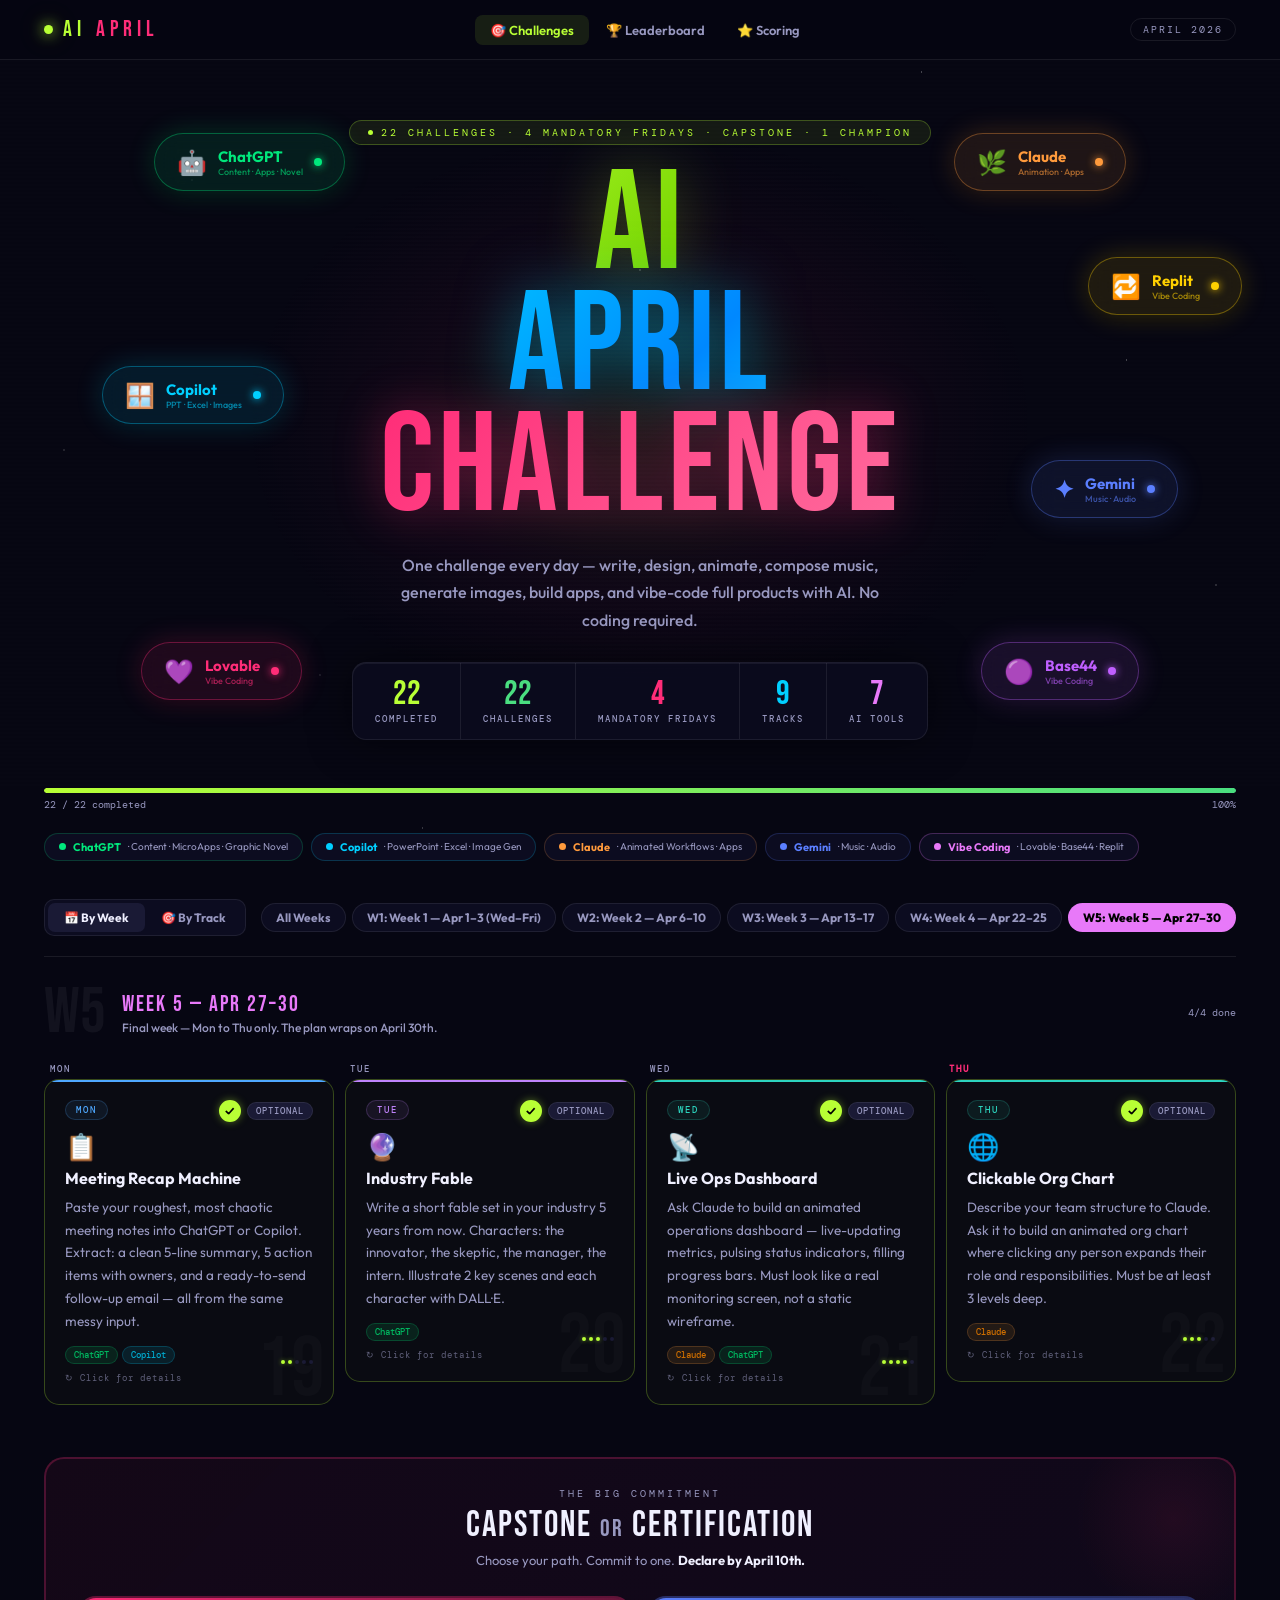
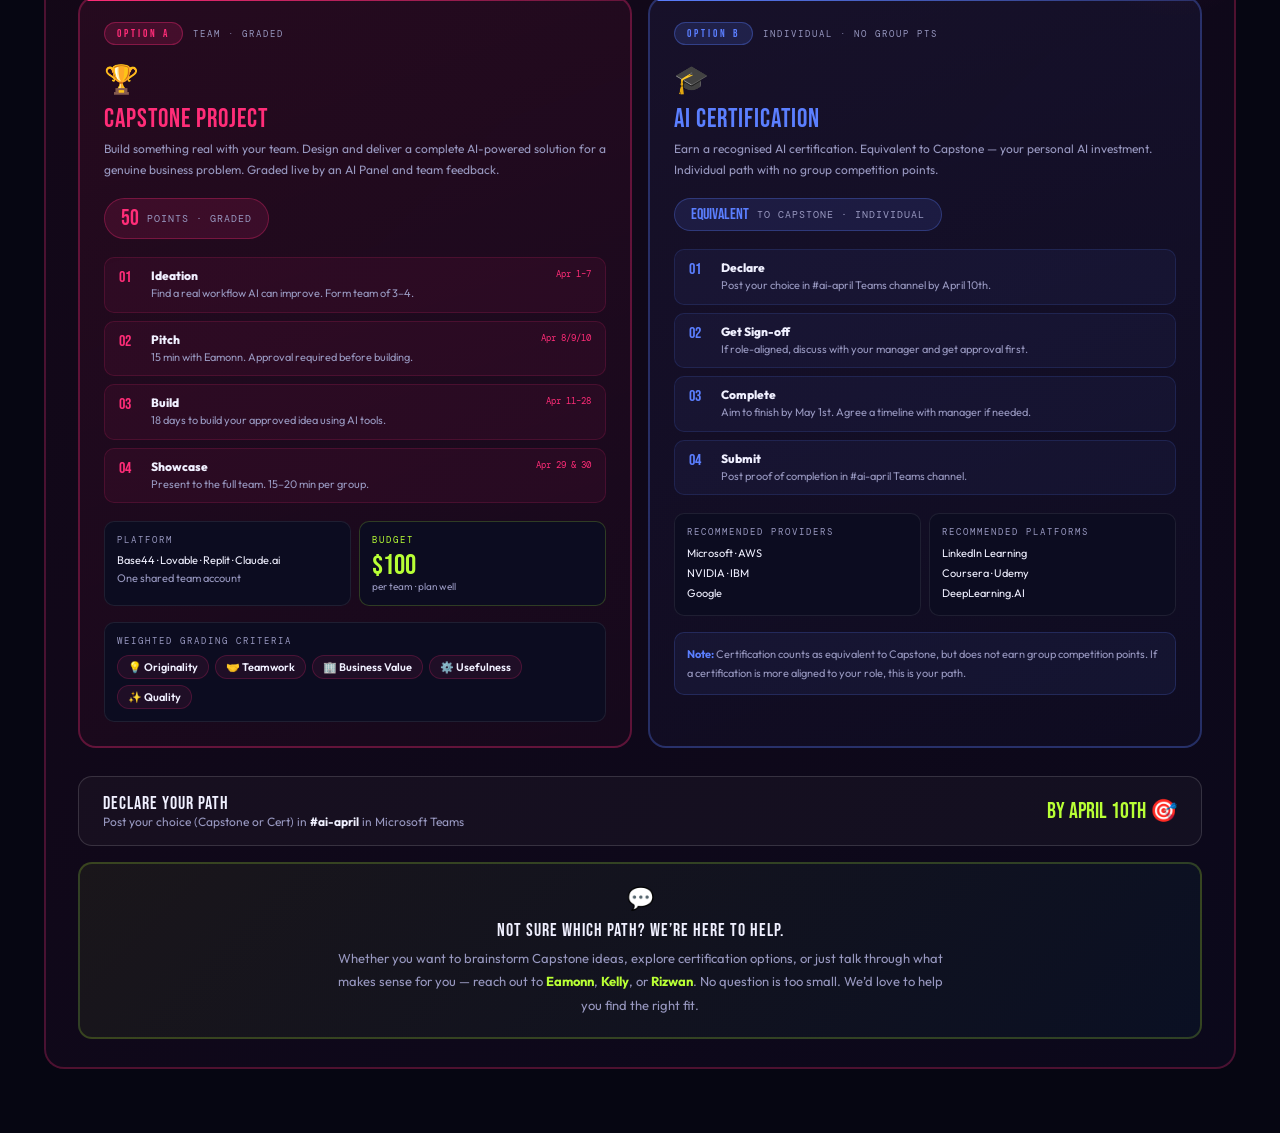
==== commit 07fd5095: "Enable Friday Winner splash: Week 1, Paige Gregory https://claude.ai/code/session_01PJAph6iuBnQ1Hc9y" ====
--- a/index.html
+++ b/index.html
@@ -330,7 +330,7 @@
   overlay.style.pointerEvents='none';
 }
 // ★ FRIDAY WINNER SPLASH — set to true to enable, false to disable ★
-var FW_ENABLED = false;
+var FW_ENABLED = true;
 
 // Auto-splash Friday Winner on page load with 2 second delay
 if(FW_ENABLED) setTimeout(showFridayWinner, 2000);
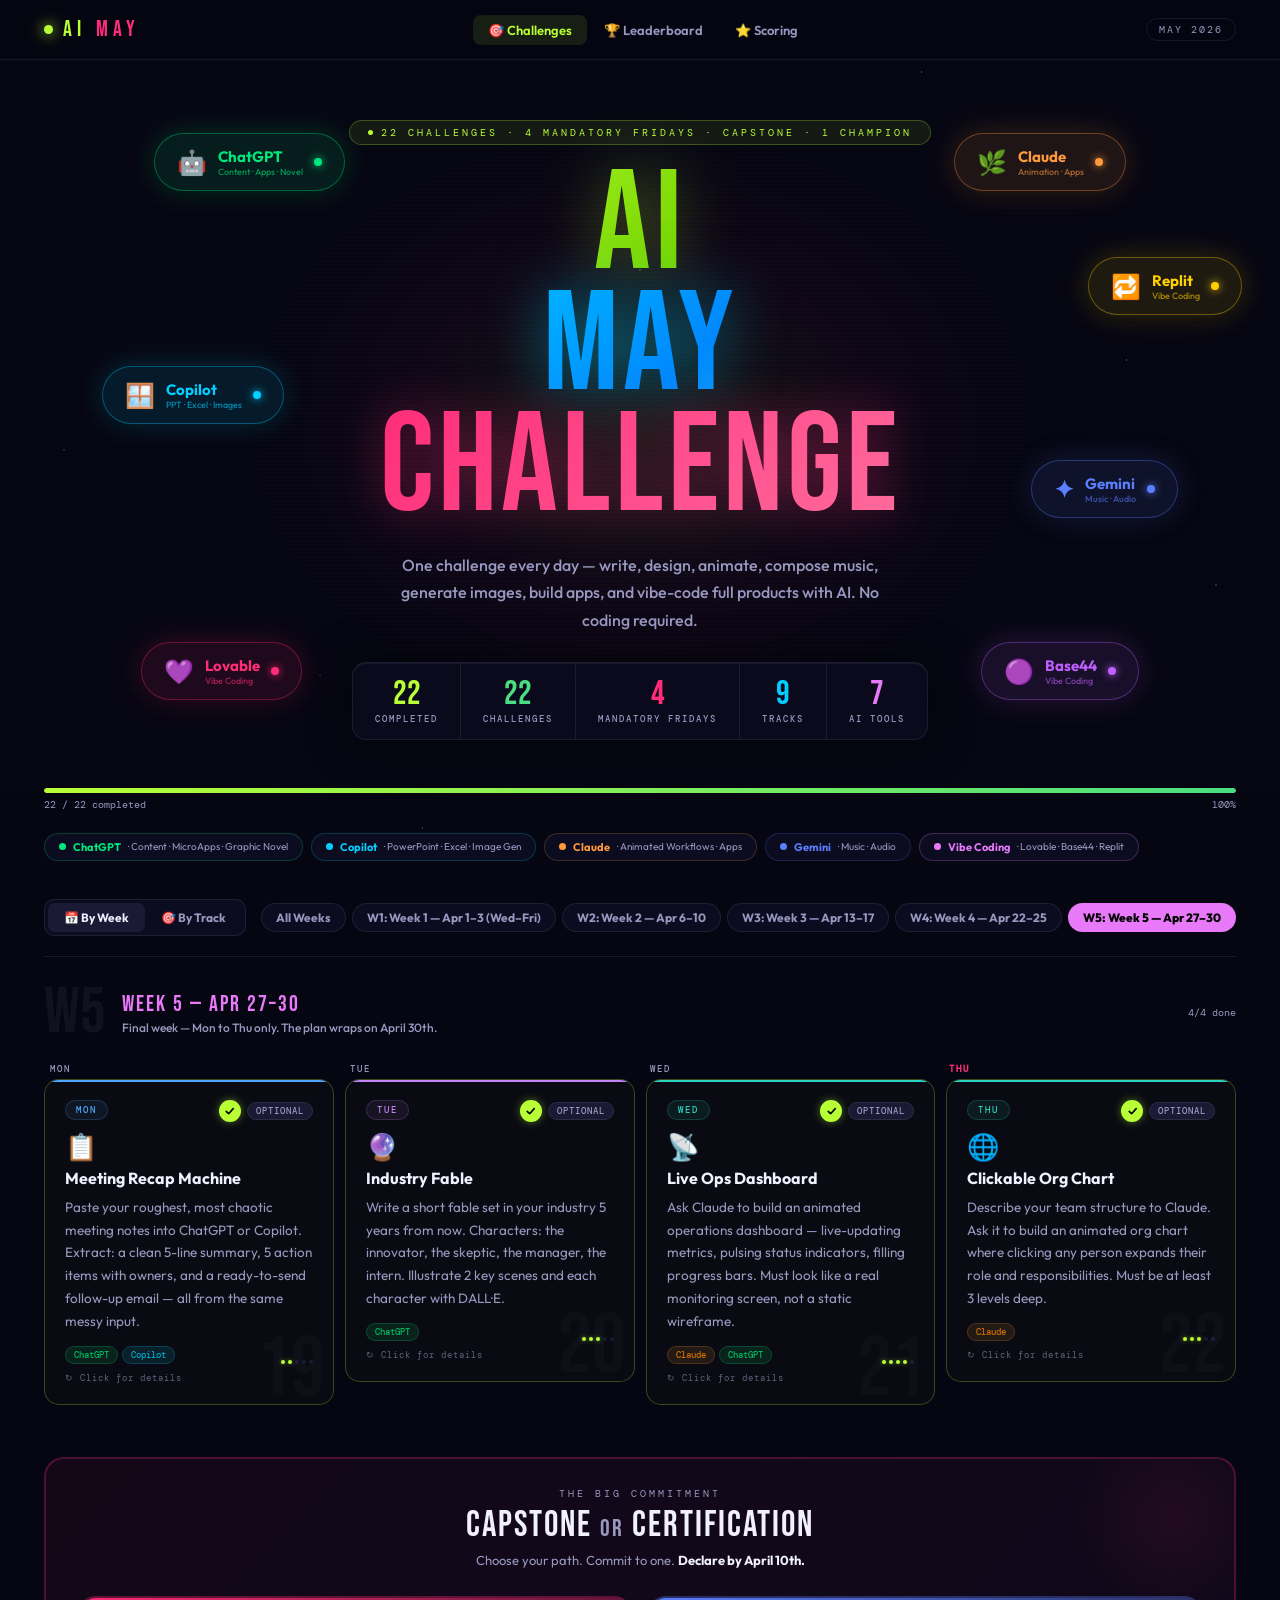
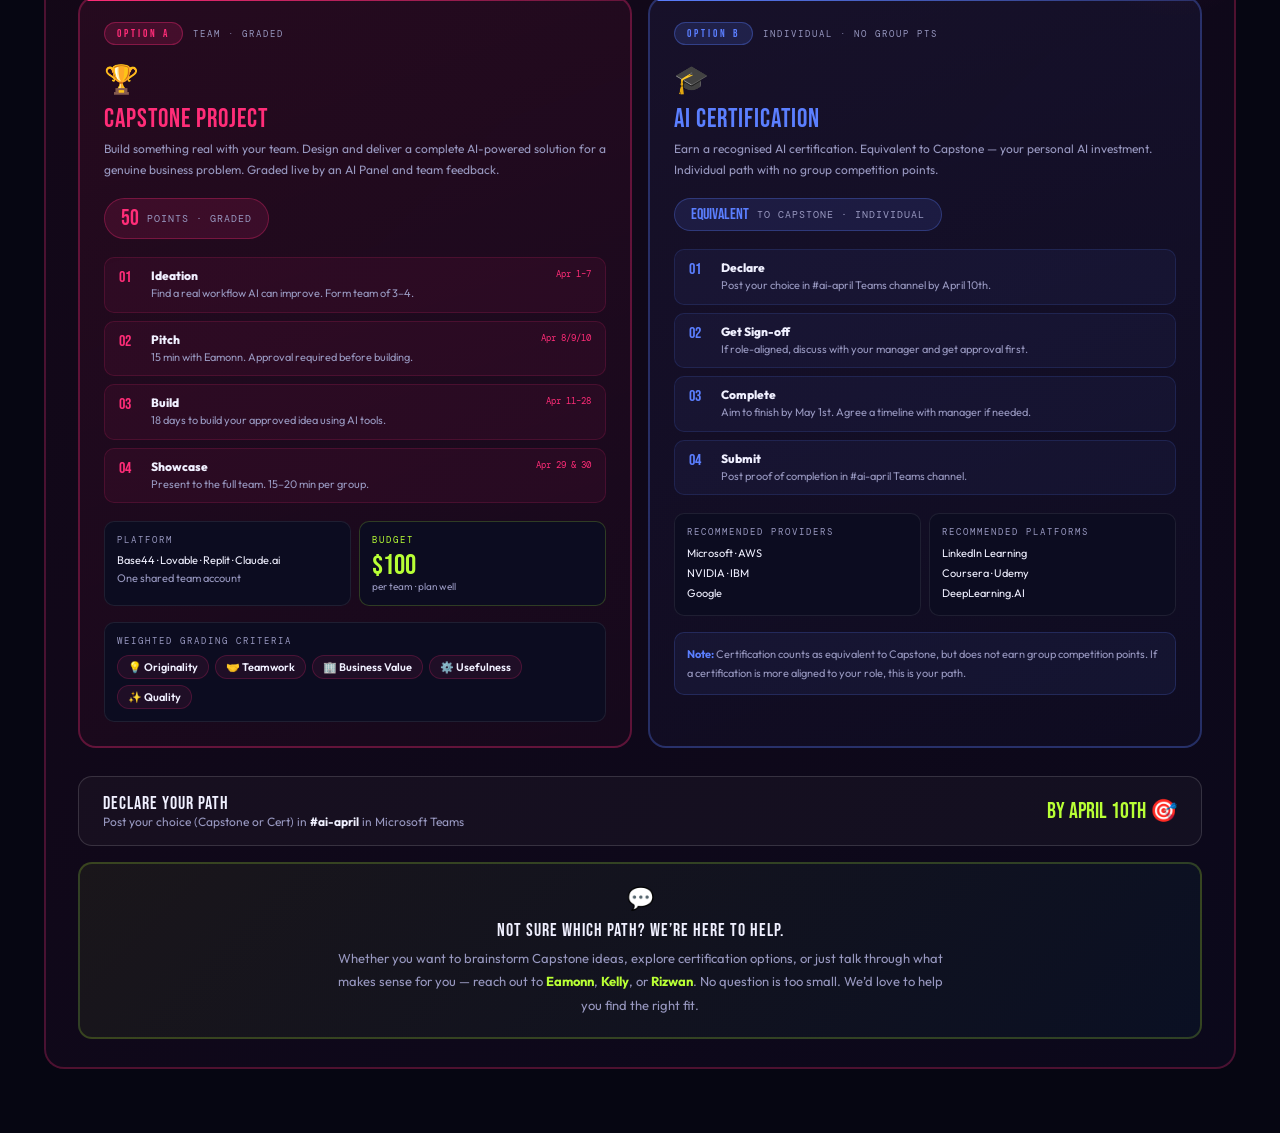
==== commit dda6fbd6: "Replace April with May on the landing page Updated page title, logo, hero title, and header badge.  " ====
--- a/index.html
+++ b/index.html
@@ -3,7 +3,7 @@
 <head>
 <meta charset="UTF-8">
 <meta name="viewport" content="width=device-width, initial-scale=1.0">
-<title>AI April Challenge 2026</title>
+<title>AI May Challenge 2026</title>
 <link href="https://fonts.googleapis.com/css2?family=Bebas+Neue&family=Outfit:wght@300;400;500;600;700;800;900&family=DM+Mono:wght@400;500&display=swap" rel="stylesheet">
 <link rel="stylesheet" href="css/styles.css">
 </head>
@@ -13,14 +13,14 @@
 <header>
   <div class="logo">
     <div class="logo-dot"></div>
-    <span class="logo-ai">AI</span><span class="logo-april">APRIL</span>
+    <span class="logo-ai">AI</span><span class="logo-april">MAY</span>
   </div>
   <nav>
     <button class="active" onclick="showPage('challenges',this)">🎯 <span>Challenges</span></button>
     <button onclick="showPage('leaderboard',this)">🏆 <span>Leaderboard</span></button>
     <button onclick="showPage('scoring',this)">⭐ <span>Scoring</span></button>
   </nav>
-  <div class="hbadge">April 2026</div>
+  <div class="hbadge">May 2026</div>
 </header>
 
 <!-- ══ HERO ══ -->
@@ -99,7 +99,7 @@
     </div>
     <div class="hero-main-title">
       <span class="hmt-ai">AI</span>
-      <span class="hmt-april">APRIL</span>
+      <span class="hmt-april">MAY</span>
       <span class="hmt-challenge">CHALLENGE</span>
     </div>
     <p class="hero-sub">One challenge every day — write, design, animate, compose music, generate images, build apps, and vibe-code full products with AI. No coding required.</p>
@@ -330,7 +330,7 @@
   overlay.style.pointerEvents='none';
 }
 // ★ FRIDAY WINNER SPLASH — set to true to enable, false to disable ★
-var FW_ENABLED = true;
+var FW_ENABLED = false;
 
 // Auto-splash Friday Winner on page load with 2 second delay
 if(FW_ENABLED) setTimeout(showFridayWinner, 2000);
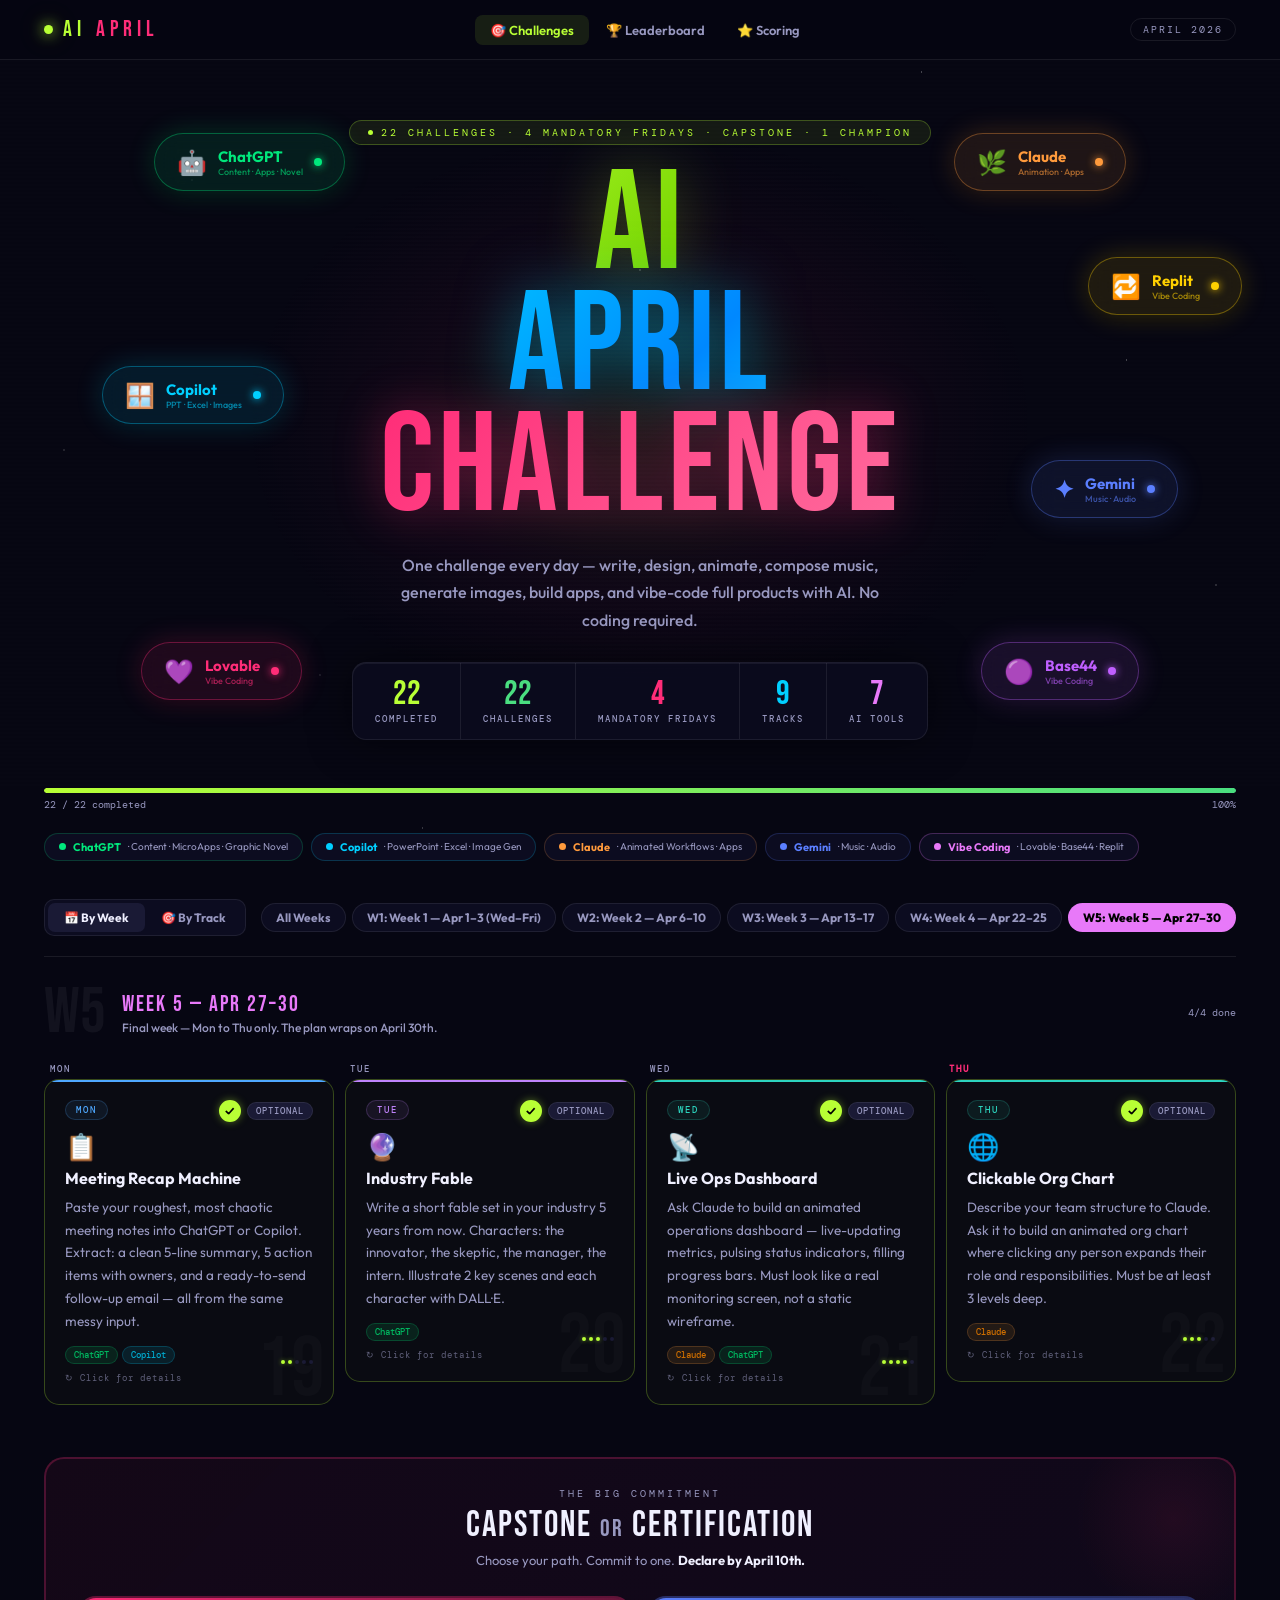
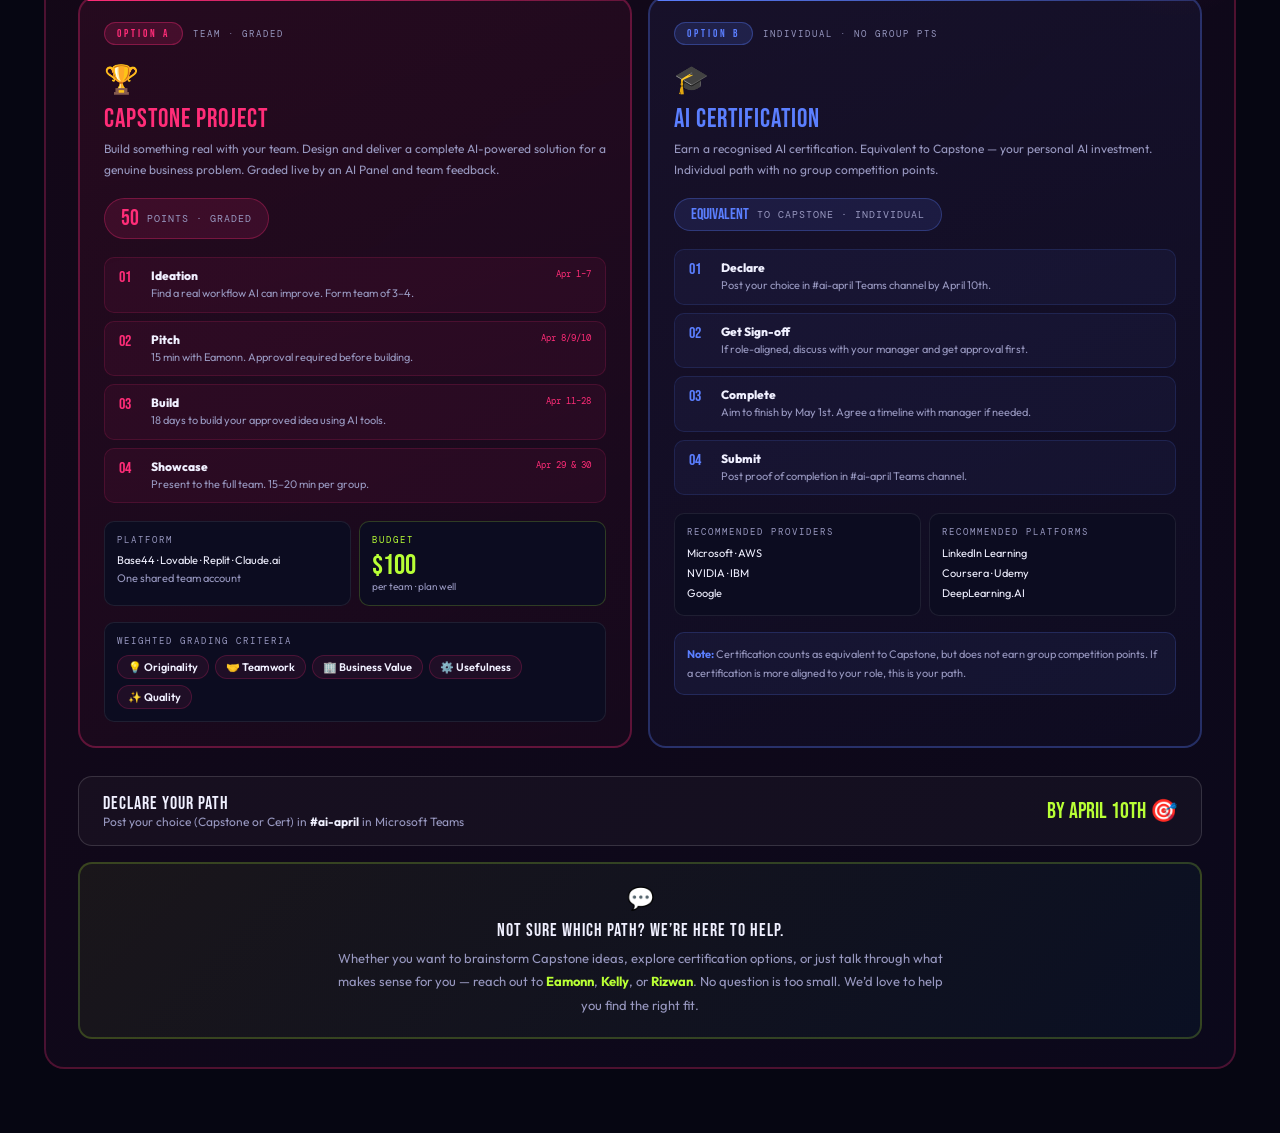
==== commit d65711e2: "Revert May back to April on the landing page https://claude.ai/code/session_01PJAph6iuBnQ1Hc9yqDJELV" ====
--- a/index.html
+++ b/index.html
@@ -3,7 +3,7 @@
 <head>
 <meta charset="UTF-8">
 <meta name="viewport" content="width=device-width, initial-scale=1.0">
-<title>AI May Challenge 2026</title>
+<title>AI April Challenge 2026</title>
 <link href="https://fonts.googleapis.com/css2?family=Bebas+Neue&family=Outfit:wght@300;400;500;600;700;800;900&family=DM+Mono:wght@400;500&display=swap" rel="stylesheet">
 <link rel="stylesheet" href="css/styles.css">
 </head>
@@ -13,14 +13,14 @@
 <header>
   <div class="logo">
     <div class="logo-dot"></div>
-    <span class="logo-ai">AI</span><span class="logo-april">MAY</span>
+    <span class="logo-ai">AI</span><span class="logo-april">APRIL</span>
   </div>
   <nav>
     <button class="active" onclick="showPage('challenges',this)">🎯 <span>Challenges</span></button>
     <button onclick="showPage('leaderboard',this)">🏆 <span>Leaderboard</span></button>
     <button onclick="showPage('scoring',this)">⭐ <span>Scoring</span></button>
   </nav>
-  <div class="hbadge">May 2026</div>
+  <div class="hbadge">April 2026</div>
 </header>
 
 <!-- ══ HERO ══ -->
@@ -99,7 +99,7 @@
     </div>
     <div class="hero-main-title">
       <span class="hmt-ai">AI</span>
-      <span class="hmt-april">MAY</span>
+      <span class="hmt-april">APRIL</span>
       <span class="hmt-challenge">CHALLENGE</span>
     </div>
     <p class="hero-sub">One challenge every day — write, design, animate, compose music, generate images, build apps, and vibe-code full products with AI. No coding required.</p>
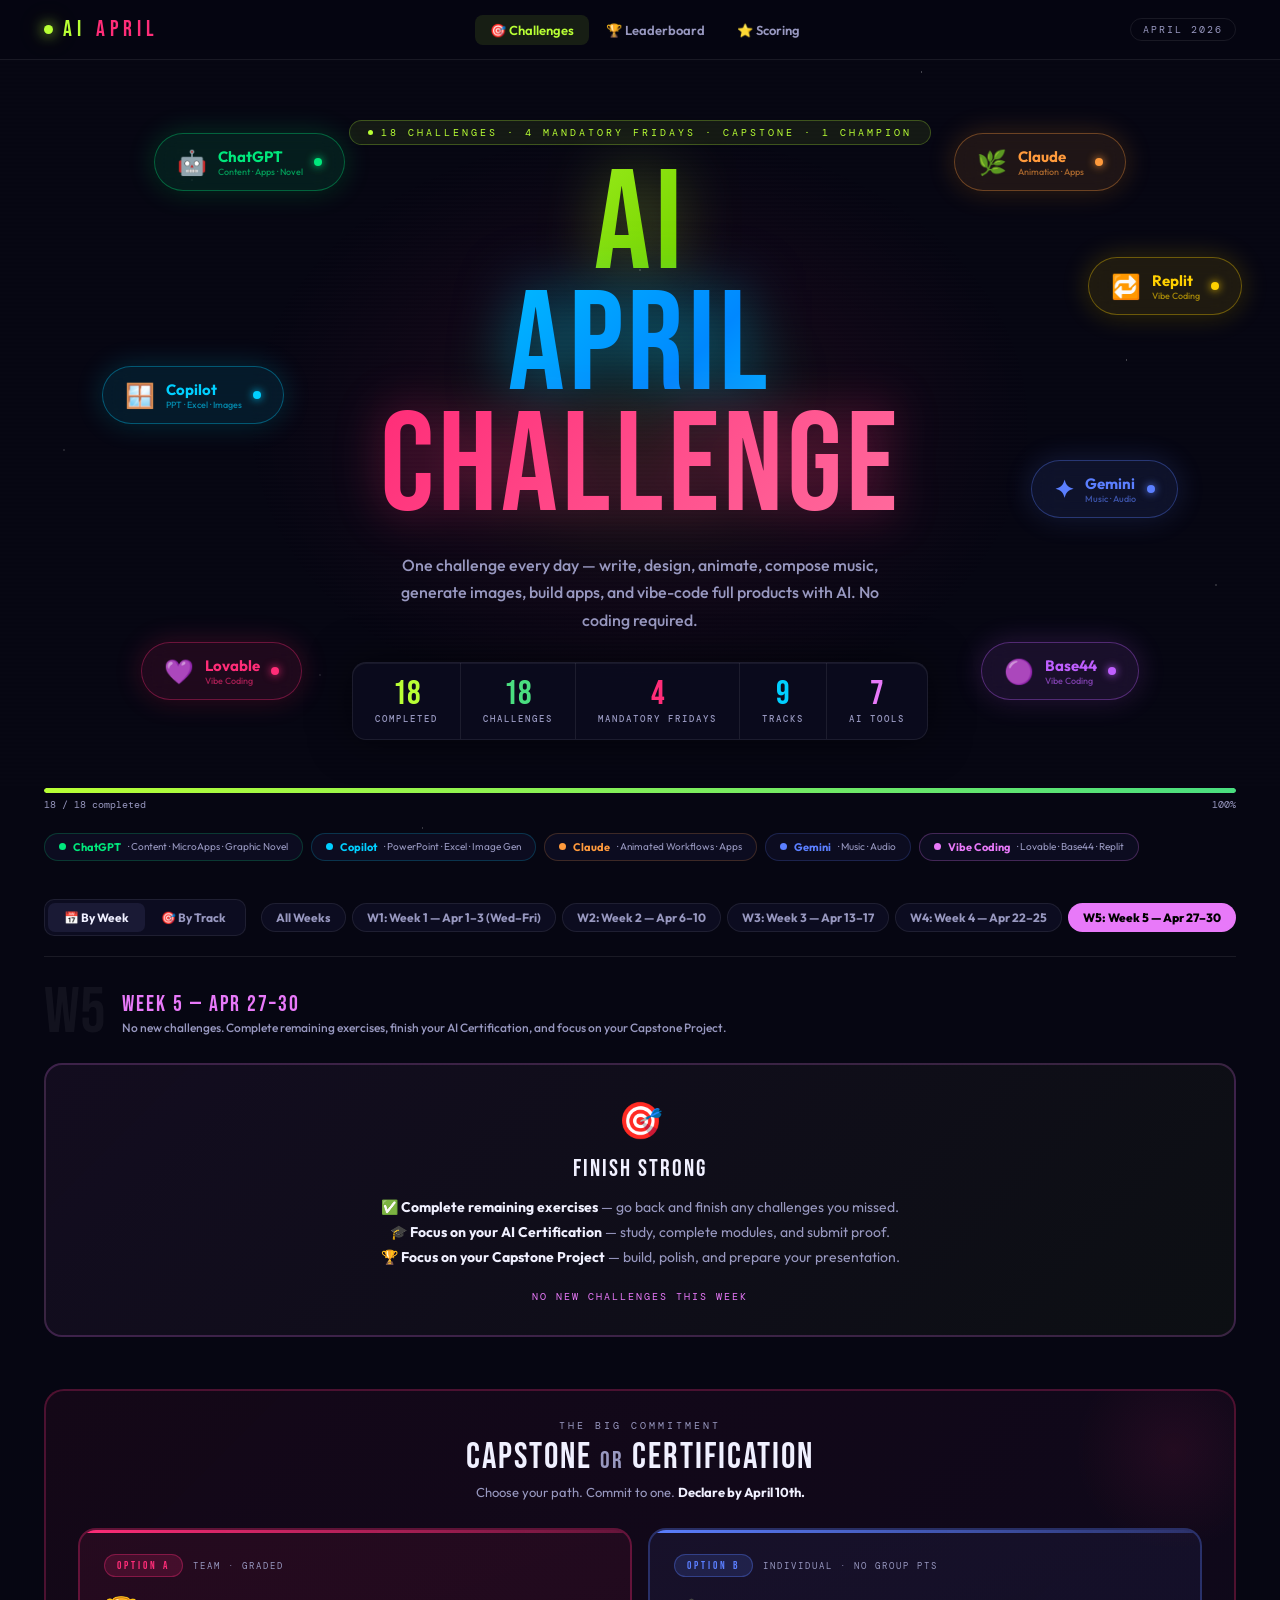
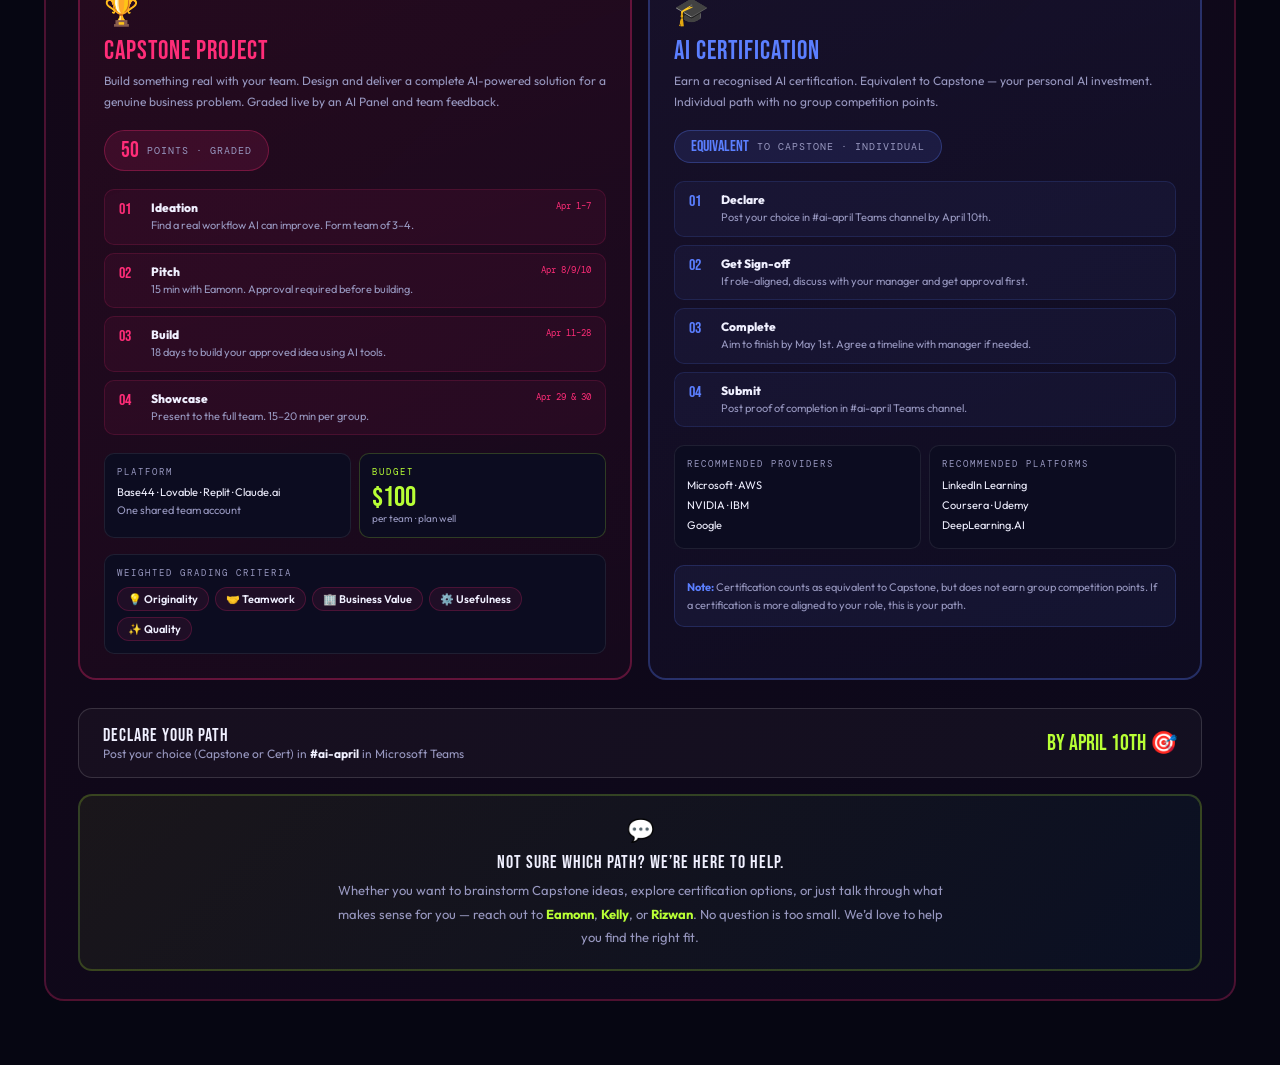
==== commit 2e76b9d6: "Remove Week 5 challenges, replace with focus message Week 5 now shows a "Finish Strong" banner encou" ====
--- a/index.html
+++ b/index.html
@@ -95,7 +95,7 @@
   <div class="hero-center">
     <div class="hero-eyebrow">
       <span class="eyebrow-dot"></span>
-      22 Challenges · 4 Mandatory Fridays · Capstone · 1 Champion
+      18 Challenges · 4 Mandatory Fridays · Capstone · 1 Champion
     </div>
     <div class="hero-main-title">
       <span class="hmt-ai">AI</span>
@@ -109,7 +109,7 @@
         <div class="kpi-l">Completed</div>
       </div>
       <div class="kpi">
-        <div class="kpi-n" style="color:var(--c4)">22</div>
+        <div class="kpi-n" style="color:var(--c4)">18</div>
         <div class="kpi-l">Challenges</div>
       </div>
       <div class="kpi">
@@ -167,12 +167,12 @@
       <div class="sec-h">🏁 RACE TO THE FINISH</div>
       <button class="admin-btn" id="admin-btn" onclick="toggleAdmin()">🔒 Admin Mode</button>
     </div>
-    <p class="sec-sub" id="lb-sub">22 optional challenges (5 pts each) · 4 Mandatory Fridays (graded by Eamonn) · Capstone. <span id="admin-status" style="color:var(--muted)">Quality scores are admin-only.</span></p>
+    <p class="sec-sub" id="lb-sub">18 challenges (5 pts each) · 4 Mandatory Fridays (graded by Eamonn) · Capstone. <span id="admin-status" style="color:var(--muted)">Quality scores are admin-only.</span></p>
 
     <!-- ADD / EDIT FORM -->
     <div class="lb-form">
       <div class="lb-field"><label>Player Name</label><input type="text" id="inp-name" class="lbinp lbin-name" placeholder="Add new player..."/></div>
-      <div class="lb-field"><label>Challenges Done</label><input type="number" id="inp-comp" class="lbinp lbin-num" min="0" max="22" value="0"/></div>
+      <div class="lb-field"><label>Challenges Done</label><input type="number" id="inp-comp" class="lbinp lbin-num" min="0" max="18" value="0"/></div>
       <div class="lb-field admin-only" id="qual-field" style="display:none">
         <label>Quality Points 🔐</label>
         <input type="number" id="inp-qual" class="lbinp lbin-num" min="0" value="0"/>
@@ -225,7 +225,7 @@
         </div>
       </div>
       <div style="border-left:1px solid var(--border);padding-left:28px;font-size:13px;color:var(--muted);line-height:2.2">
-        18 optional challenges<br>
+        14 optional challenges<br>
         4 mandatory Fridays — graded by Eamonn<br>
         Capstone — 50 pts, presented live<br>
         <strong style="color:var(--lime)">Winner crowned May 1st 🏁</strong>
@@ -238,7 +238,7 @@
       <div class="sc-card">
         <h3>📦 OPTIONAL CHALLENGES</h3>
         <div class="scrow"><span>Mon–Thu challenges (optional)</span><span class="scpts">5 pts</span></div>
-        <div class="scrow"><span>18 optional challenges available</span><span class="scpts">90 pts max</span></div>
+        <div class="scrow"><span>14 optional challenges available</span><span class="scpts">70 pts max</span></div>
         <div class="scrow"><span>Complete any challenge to earn points</span><span class="scpts">your choice</span></div>
       </div>
 
